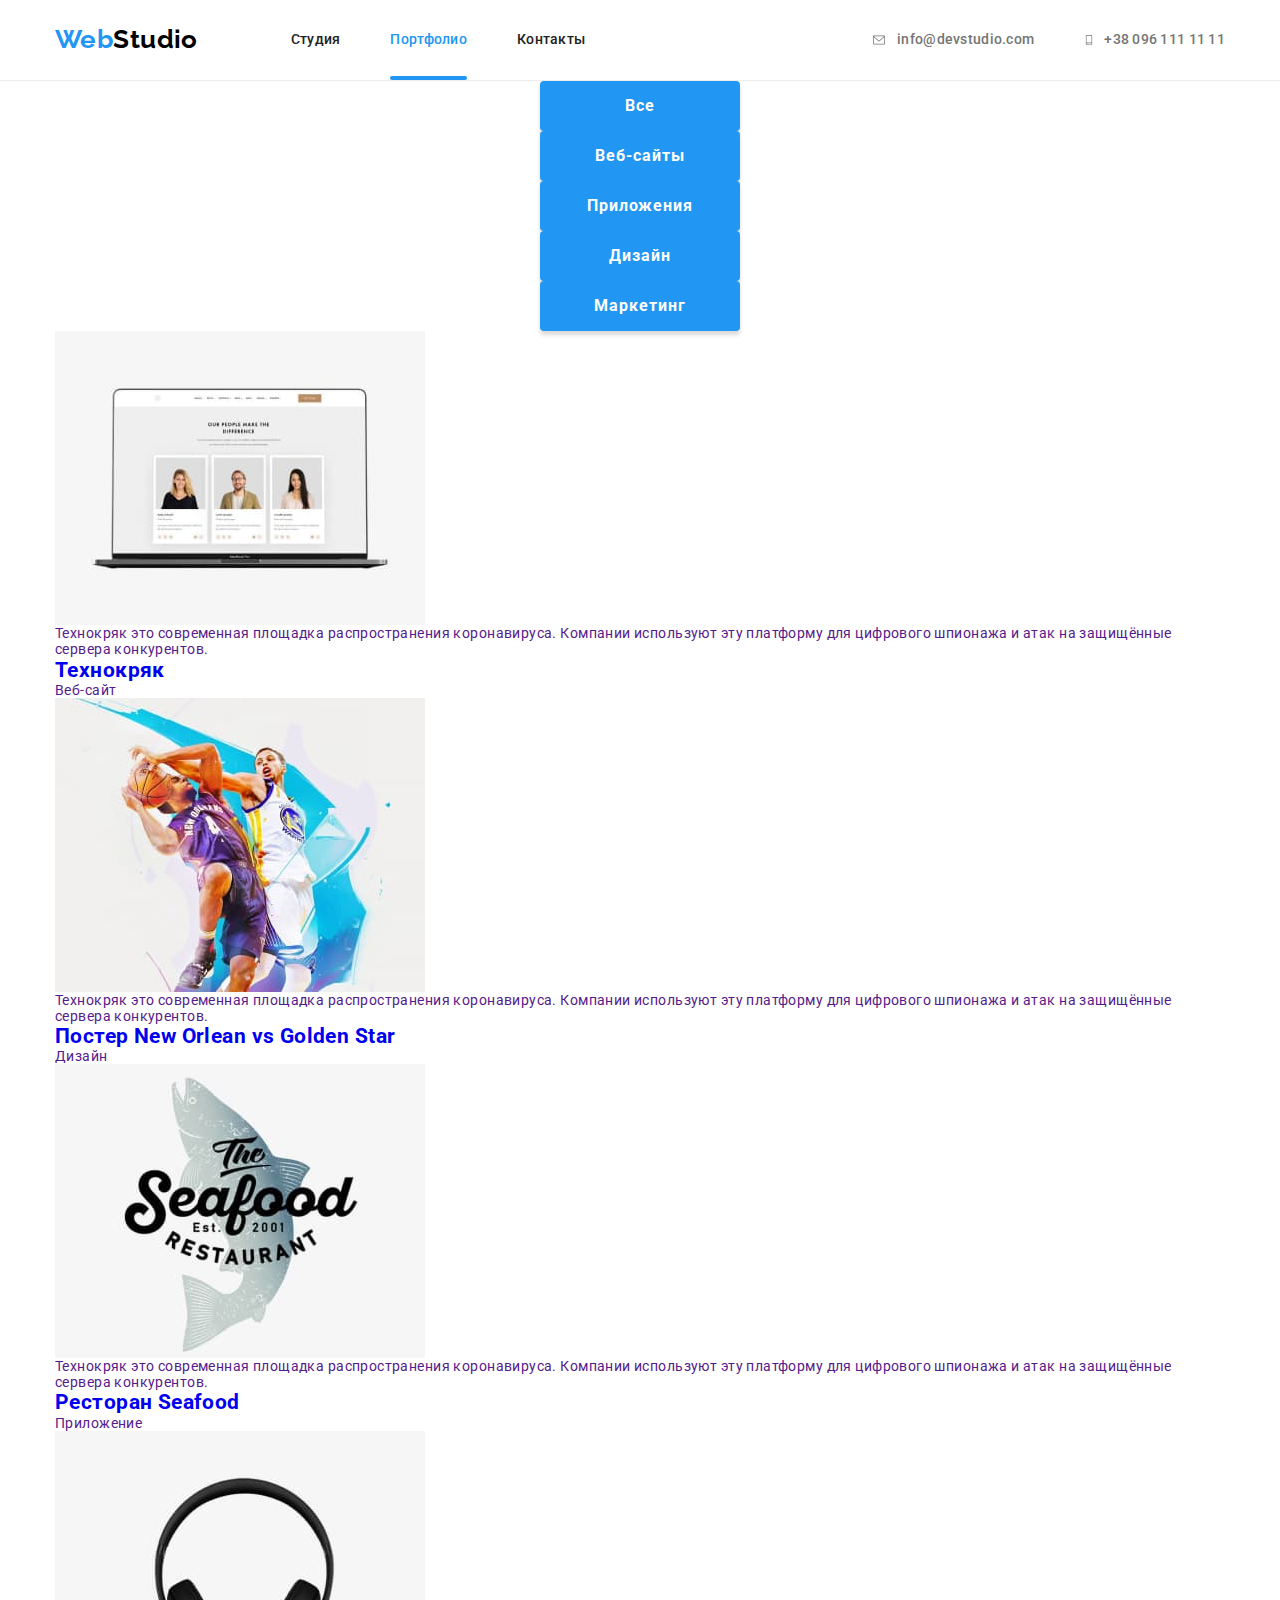
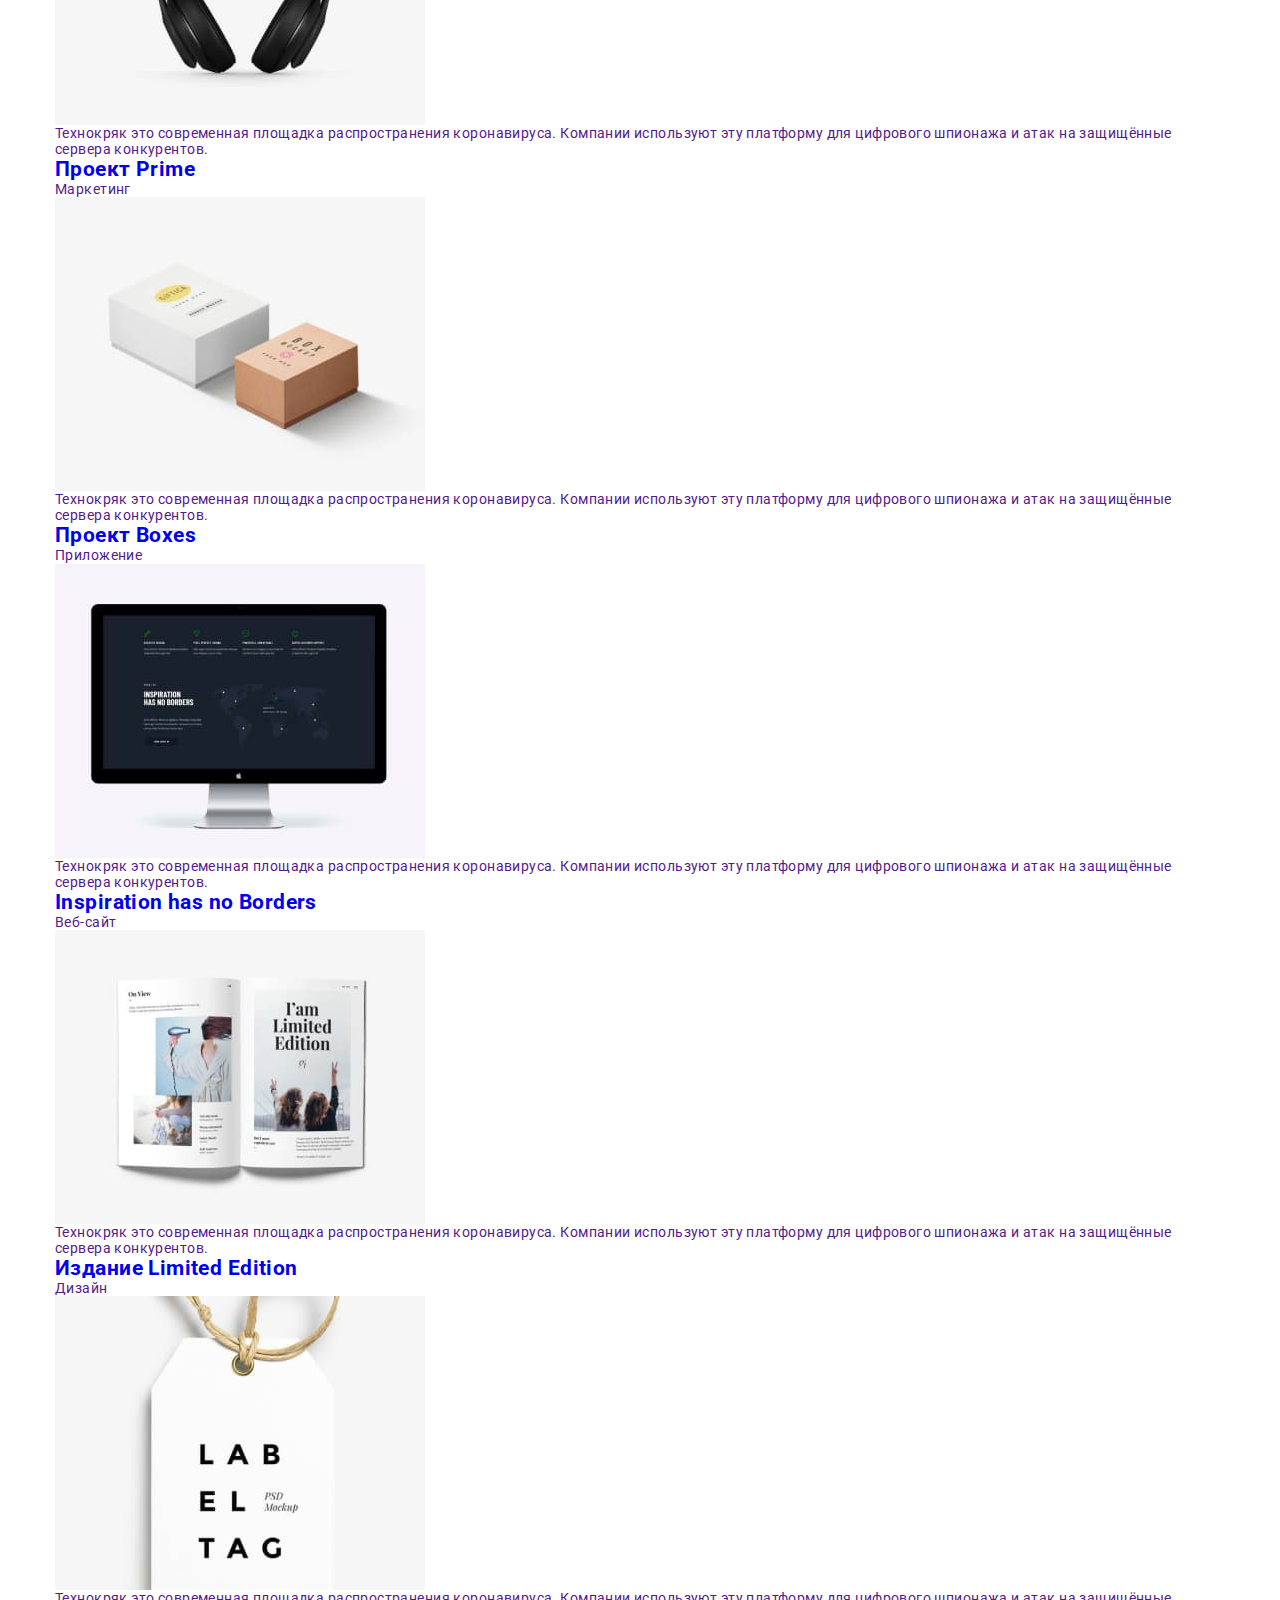
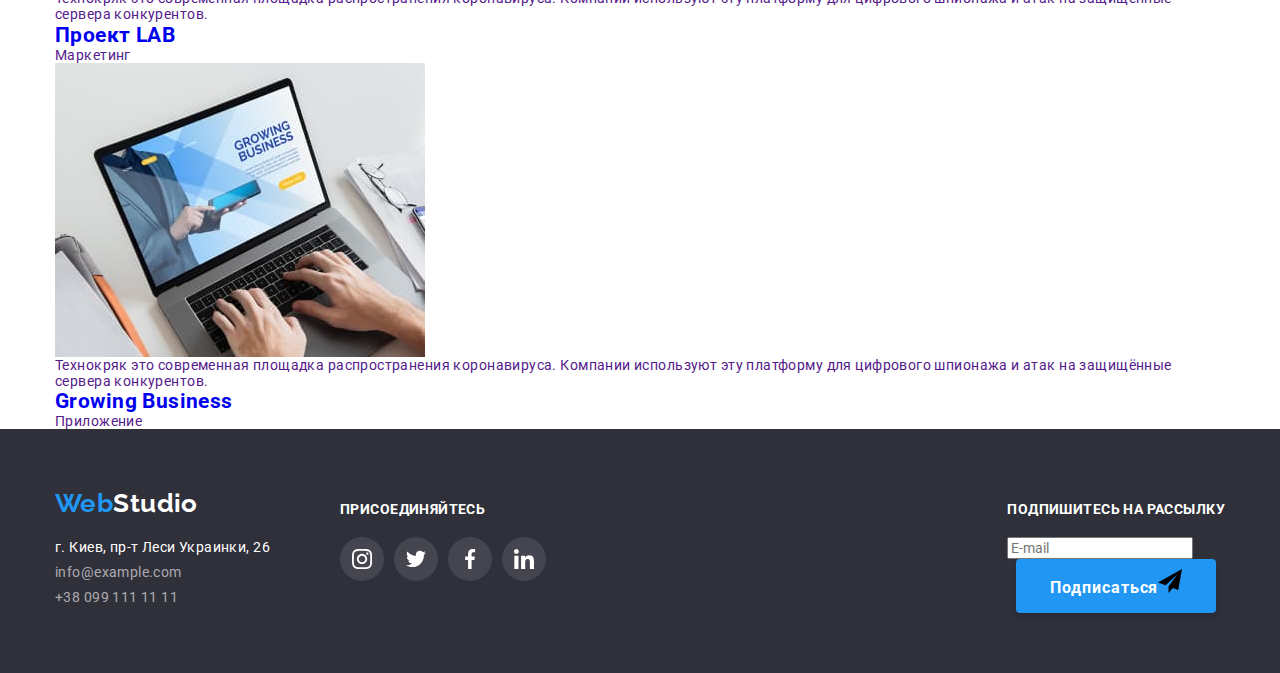
==== portfolio.html @ 757b526f "fixed social-links BEM" ====
<!DOCTYPE html>
<html lang="ru">
  <head>
    <meta charset="UTF-8" />
    <meta name="viewport" content="width=device-width, initial-scale=1.0" />
    <title>Портфолио</title>
    <link
      rel="stylesheet"
      href="https://cdnjs.cloudflare.com/ajax/libs/modern-normalize/1.0.0/modern-normalize.css"
    />
    <link rel="preconnect" href="https://fonts.gstatic.com" />
    <link
      href="https://fonts.googleapis.com/css2?family=Raleway:wght@700&family=Roboto:wght@400;500;700;900&display=swap"
      rel="stylesheet"
    />
    <link rel="stylesheet" href="./css/portfolio.min.css" />
  </head>
  <body>
    <header class="header header--border-bottom">
      <div class="container header__container">
        <nav class="header__main-nav">
          <a href="./" class="logo" lang="en"><span>Web</span>Studio</a>

          <ul class="site-nav">
            <li class="site-nav__item">
              <a href="./index.html" class="site-nav__link">Студия</a>
            </li>
            <li class="site-nav__item">
              <a
                href="./portfolio.html"
                class="site-nav__link site-nav__link--active"
                >Портфолио</a
              >
            </li>
            <li class="site-nav__item">
              <a href="" class="site-nav__link">Контакты</a>
            </li>
          </ul>
        </nav>

        <ul class="auth-nav">
          <li class="auth-nav__item">
            <a href="mailto:info@devstudio.com" class="auth-nav__link">
              <svg class="auth-nav__icon" width="16" height="12">
                <use href="./images/sprite.svg#envelope"></use>
              </svg>
              info@devstudio.com
            </a>
          </li>
          <li class="auth-nav__item">
            <a href="tel:+380961111111" class="auth-nav__link">
              <svg class="auth-nav__icon" width="10" height="16">
                <use href="./images/sprite.svg#smartphone"></use>
              </svg>
              +38 096 111 11 11
            </a>
          </li>
        </ul>
      </div>
    </header>
    <main>
      <section class="portfolio">
        <div class="container">
          <h1 class="visually-hidden">Портфолио</h1>
          <ul class="filter">
            <li class="item">
              <button type="button" class="button current">Все</button>
            </li>
            <li class="item">
              <button type="button" class="button">Веб-сайты</button>
            </li>
            <li class="item">
              <button type="button" class="button">Приложения</button>
            </li>
            <li class="item">
              <button type="button" class="button">Дизайн</button>
            </li>
            <li class="item">
              <button type="button" class="button">Маркетинг</button>
            </li>
          </ul>
          <ul class="portfolio-list">
            <li class="item">
              <a class="link" href="">
                <div class="thumb">
                  <img
                    src="./images/web-site.jpg"
                    width="370"
                    alt="открытый ноутбук"
                  />
                  <div class="description">
                    Технокряк это современная площадка распространения
                    коронавируса. Компании используют эту платформу для
                    цифрового шпионажа и атак на защищённые сервера конкурентов.
                  </div>
                </div>
                <div class="content">
                  <h2 class="title">Технокряк</h2>
                  <p class="text">Веб-сайт</p>
                </div>
              </a>
            </li>
            <li class="item">
              <a class="link" href="">
                <div class="thumb">
                  <img
                    src="./images/poster-basketball.jpg"
                    width="370"
                    alt="двое игроков в баскетбол с мячем"
                  />
                  <div class="description">
                    Технокряк это современная площадка распространения
                    коронавируса. Компании используют эту платформу для
                    цифрового шпионажа и атак на защищённые сервера конкурентов.
                  </div>
                </div>
                <div class="content">
                  <h2 class="title">Постер New Orlean vs Golden Star</h2>
                  <p class="text">Дизайн</p>
                </div>
              </a>
            </li>
            <li class="item">
              <a class="link" href="">
                <div class="thumb">
                  <img
                    src="./images/restaurant-label.jpg"
                    width="370"
                    alt="лого ресторана морской еды"
                  />
                  <div class="description">
                    Технокряк это современная площадка распространения
                    коронавируса. Компании используют эту платформу для
                    цифрового шпионажа и атак на защищённые сервера конкурентов.
                  </div>
                </div>
                <div class="content">
                  <h2 class="title">Ресторан Seafood</h2>
                  <p class="text">Приложение</p>
                </div>
              </a>
            </li>
            <li class="item">
              <a class="link" href="">
                <div class="thumb">
                  <img
                    src="./images/headphones.jpg"
                    width="370"
                    alt="черные наушники"
                  />
                  <div class="description">
                    Технокряк это современная площадка распространения
                    коронавируса. Компании используют эту платформу для
                    цифрового шпионажа и атак на защищённые сервера конкурентов.
                  </div>
                </div>
                <div class="content">
                  <h2 class="title">Проект Prime</h2>
                  <p class="text">Маркетинг</p>
                </div>
              </a>
            </li>
            <li class="item">
              <a class="link" href="">
                <div class="thumb">
                  <img
                    src="./images/boxes.jpg"
                    width="370"
                    alt="две небольшие картонные коробки"
                  />
                  <div class="description">
                    Технокряк это современная площадка распространения
                    коронавируса. Компании используют эту платформу для
                    цифрового шпионажа и атак на защищённые сервера конкурентов.
                  </div>
                </div>
                <div class="content">
                  <h2 class="title">Проект Boxes</h2>
                  <p class="text">Приложение</p>
                </div>
              </a>
            </li>
            <li class="item">
              <a class="link" href="">
                <div class="thumb">
                  <img
                    src="./images/screen.jpg"
                    width="370"
                    alt="черный включенный экран"
                  />
                  <div class="description">
                    Технокряк это современная площадка распространения
                    коронавируса. Компании используют эту платформу для
                    цифрового шпионажа и атак на защищённые сервера конкурентов.
                  </div>
                </div>
                <div class="content">
                  <h2 class="title">Inspiration has no Borders</h2>
                  <p class="text">Веб-сайт</p>
                </div>
              </a>
            </li>
            <li class="item">
              <a class="link" href="">
                <div class="thumb">
                  <img
                    src="./images/journal.jpg"
                    width="370"
                    alt="раскрытый журнал"
                  />
                  <div class="description">
                    Технокряк это современная площадка распространения
                    коронавируса. Компании используют эту платформу для
                    цифрового шпионажа и атак на защищённые сервера конкурентов.
                  </div>
                </div>
                <div class="content">
                  <h2 class="title">Издание Limited Edition</h2>
                  <p class="text">Дизайн</p>
                </div>
              </a>
            </li>
            <li class="item">
              <a class="link" href="">
                <div class="thumb">
                  <img
                    src="./images/label.jpg"
                    width="370"
                    alt="белая этикетка"
                  />
                  <div class="description">
                    Технокряк это современная площадка распространения
                    коронавируса. Компании используют эту платформу для
                    цифрового шпионажа и атак на защищённые сервера конкурентов.
                  </div>
                </div>
                <div class="content">
                  <h2 class="title">Проект LAB</h2>
                  <p class="text">Маркетинг</p>
                </div>
              </a>
            </li>
            <li class="item">
              <a class="link" href="">
                <div class="thumb">
                  <img
                    src="./images/opened-notebook.jpg"
                    width="370"
                    alt="пальцы рук на клавиатуре ноутбука"
                  />
                  <div class="description">
                    Технокряк это современная площадка распространения
                    коронавируса. Компании используют эту платформу для
                    цифрового шпионажа и атак на защищённые сервера конкурентов.
                  </div>
                </div>
                <div class="content">
                  <h2 class="title">Growing Business</h2>
                  <p class="text">Приложение</p>
                </div>
              </a>
            </li>
          </ul>
        </div>
      </section>
    </main>
    <footer class="footer">
      <div class="container footer__container">
        <div class="foot-contacts">
          <a href="./" class="logo foot-contacts__logo" lang="en"
            ><span>Web</span>Studio</a
          >
          <address>
            <p class="foot-contacts__item">г. Киев, пр-т Леси Украинки, 26</p>
            <p class="foot-contacts__item">
              <a class="foot-contacts__link" href="mailto:info@example.com"
                >info@example.com</a
              >
            </p>
            <p class="foot-contacts__item">
              <a class="foot-contacts__link" href="tel:+380991111111"
                >+38 099 111 11 11</a
              >
            </p>
          </address>
        </div>
        <div class="footer__join-us">
          <strong class="footer__caption">присоединяйтесь</strong>
          <ul class="social-links join-us-links">
            <li class="social-links__item">
              <a
                href=""
                class="social-links__link social-links__link--in-footer"
              >
                <svg class="social-links__icon" width="20" height="20">
                  <use href="./images/sprite.svg#instagram"></use>
                </svg>
              </a>
            </li>
            <li class="social-links__item">
              <a
                href=""
                class="social-links__link social-links__link--in-footer"
              >
                <svg class="social-links__icon" width="20" height="20">
                  <use href="./images/sprite.svg#twitter"></use>
                </svg>
              </a>
            </li>
            <li class="social-links__item">
              <a
                href=""
                class="social-links__link social-links__link--in-footer"
              >
                <svg class="social-links__icon" width="20" height="20">
                  <use href="./images/sprite.svg#facebook"></use>
                </svg>
              </a>
            </li>
            <li class="social-links__item">
              <a
                href=""
                class="social-links__link social-links__link--in-footer"
              >
                <svg class="social-links__icon" width="20" height="20">
                  <use href="./images/sprite.svg#linkedin"></use>
                </svg>
              </a>
            </li>
          </ul>
        </div>
        <div class="footer__mailing">
          <strong class="footer__caption">Подпишитесь на рассылку</strong>
          <form class="form">
            <input
              type="email"
              class="form-input"
              name="mail"
              placeholder="E-mail"
            />
            <button class="form-submit button">
              Подписаться<svg class="icon" width="24" height="24">
                <use href="./images/sprite.svg#send"></use>
              </svg>
            </button>
          </form>
        </div>
      </div>
    </footer>
  </body>
</html>
---- css/portfolio.min.css ----
.social-links{display:-webkit-box;display:-ms-flexbox;display:flex;-webkit-box-pack:center;-ms-flex-pack:center;justify-content:center}.social-links__item{width:44px;height:44px;border-radius:50%;overflow:hidden}.social-links__item+.social-links__item{margin-left:10px}.social-links__link{height:100%;display:-webkit-box;display:-ms-flexbox;display:flex;-webkit-box-pack:center;-ms-flex-pack:center;justify-content:center;-webkit-box-align:center;-ms-flex-align:center;align-items:center;color:#afb1b8;background-color:#ffffff;cursor:pointer;-webkit-transition:color 250ms cubic-bezier(0.4, 0, 0.2, 1),background-color 250ms cubic-bezier(0.4, 0, 0.2, 1);transition:color 250ms cubic-bezier(0.4, 0, 0.2, 1),background-color 250ms cubic-bezier(0.4, 0, 0.2, 1)}.social-links__link--in-footer{background-color:rgba(255,255,255,0.1);color:#ffffff}.social-links__link--in-footer:hover,.social-links__link--in-footerfocus{background-color:#2196f3}.social-links__link--team:hover,.social-links__link--team:focus{background:#2196f3;color:#ffffff}.social-links__icon{fill:currentColor}body{background-color:#fff;color:#757575;font-family:"Roboto",sans-serif;font-weight:400;font-size:14px;letter-spacing:.03em}a{text-decoration:none}ul{padding:0;margin:0;list-style:none}p{margin:0}h1,h2,h3,h4,h5,h6{margin:0;color:var(--title-text-color)}img{display:block;max-width:100%;height:auto}.visually-hidden{position:absolute;width:1px;height:1px;margin:-1px;border:0;padding:0;clip:rect(0, 0, 0, 0);overflow:hidden}.button{display:block;width:200px;padding:10px;margin-left:auto;margin-right:auto;border:none;border-radius:4px;background-color:#2196f3;color:#ffffff;-webkit-box-shadow:0px 4px 4px rgba(0,0,0,0.15);box-shadow:0px 4px 4px rgba(0,0,0,0.15);font-family:inherit;font-size:16px;line-height:1.88;font-weight:700;letter-spacing:0.06em;text-align:center;cursor:pointer}.container{width:1200px;margin-left:auto;margin-right:auto;padding-left:15px;padding-right:15px}.logo,.foot-contacts__logo{display:block;margin-right:93px;color:#000000;font-family:'Raleway', sans-serif;font-size:26px;font-weight:700}.logo span,.foot-contacts__logo span{color:#2196f3}.header-link,.site-nav__link,.auth-nav__link{font-weight:500;cursor:pointer;letter-spacing:0.02em;line-height:1.14;padding-top:32px;padding-bottom:32px;-webkit-transition:color 250ms cubic-bezier(0.4, 0, 0.2, 1);transition:color 250ms cubic-bezier(0.4, 0, 0.2, 1)}.site-nav{display:-webkit-box;display:-ms-flexbox;display:flex}.site-nav__item+.site-nav__item{margin-left:50px}.site-nav__link{display:block;color:#212121}.site-nav__link:hover,.site-nav__link:focus{color:#2196f3}.site-nav__link--active{position:relative;color:#2196f3}.site-nav__link--active::after{position:absolute;left:0;bottom:0;content:'';width:100%;height:4px;border-radius:2px;background-color:#2196f3}.header-link,.site-nav__link,.auth-nav__link{font-weight:500;cursor:pointer;letter-spacing:0.02em;line-height:1.14;padding-top:32px;padding-bottom:32px;-webkit-transition:color 250ms cubic-bezier(0.4, 0, 0.2, 1);transition:color 250ms cubic-bezier(0.4, 0, 0.2, 1)}.auth-nav{margin-left:auto;display:-webkit-box;display:-ms-flexbox;display:flex}.auth-nav__item+.auth-nav__item{margin-left:50px}.auth-nav__link{display:-webkit-box;display:-ms-flexbox;display:flex;-webkit-box-align:center;-ms-flex-align:center;align-items:center;color:#757575}.auth-nav__link:hover,.auth-nav__link:focus{color:#2196f3}.auth-nav__icon{margin-right:10px;fill:currentColor}.header--border-bottom{border-bottom:1px solid #ececec}.header__container{display:-webkit-box;display:-ms-flexbox;display:flex;-webkit-box-align:center;-ms-flex-align:center;align-items:center}.header__main-nav{display:-webkit-box;display:-ms-flexbox;display:flex;-webkit-box-align:center;-ms-flex-align:center;align-items:center}.logo,.foot-contacts__logo{display:block;margin-right:93px;color:#000000;font-family:'Raleway', sans-serif;font-size:26px;font-weight:700}.logo span,.foot-contacts__logo span{color:#2196f3}.logo,.foot-contacts__logo{display:block;margin-right:93px;color:#000000;font-family:'Raleway', sans-serif;font-size:26px;font-weight:700}.logo span,.foot-contacts__logo span{color:#2196f3}.foot-contacts{margin-right:70px}.foot-contacts__logo{margin-bottom:20px;margin-right:0;color:#fff}.foot-contacts__item{font-style:normal}.foot-contacts__item:not(:last-child){margin-bottom:9px}.foot-contacts__link{display:block;color:rgba(255,255,255,0.6)}.footer{background-color:#2f303a;color:#fff;padding-top:60px;padding-bottom:60px}.footer__container{display:-webkit-box;display:-ms-flexbox;display:flex;-webkit-box-align:start;-ms-flex-align:start;align-items:flex-start}.footer__join-us{padding-top:12px}.footer__caption{display:inline-block;margin-bottom:20px;text-transform:uppercase}.footer__mailing{padding-top:12px;margin-left:auto}
/*# sourceMappingURL=portfolio.min.css.map */
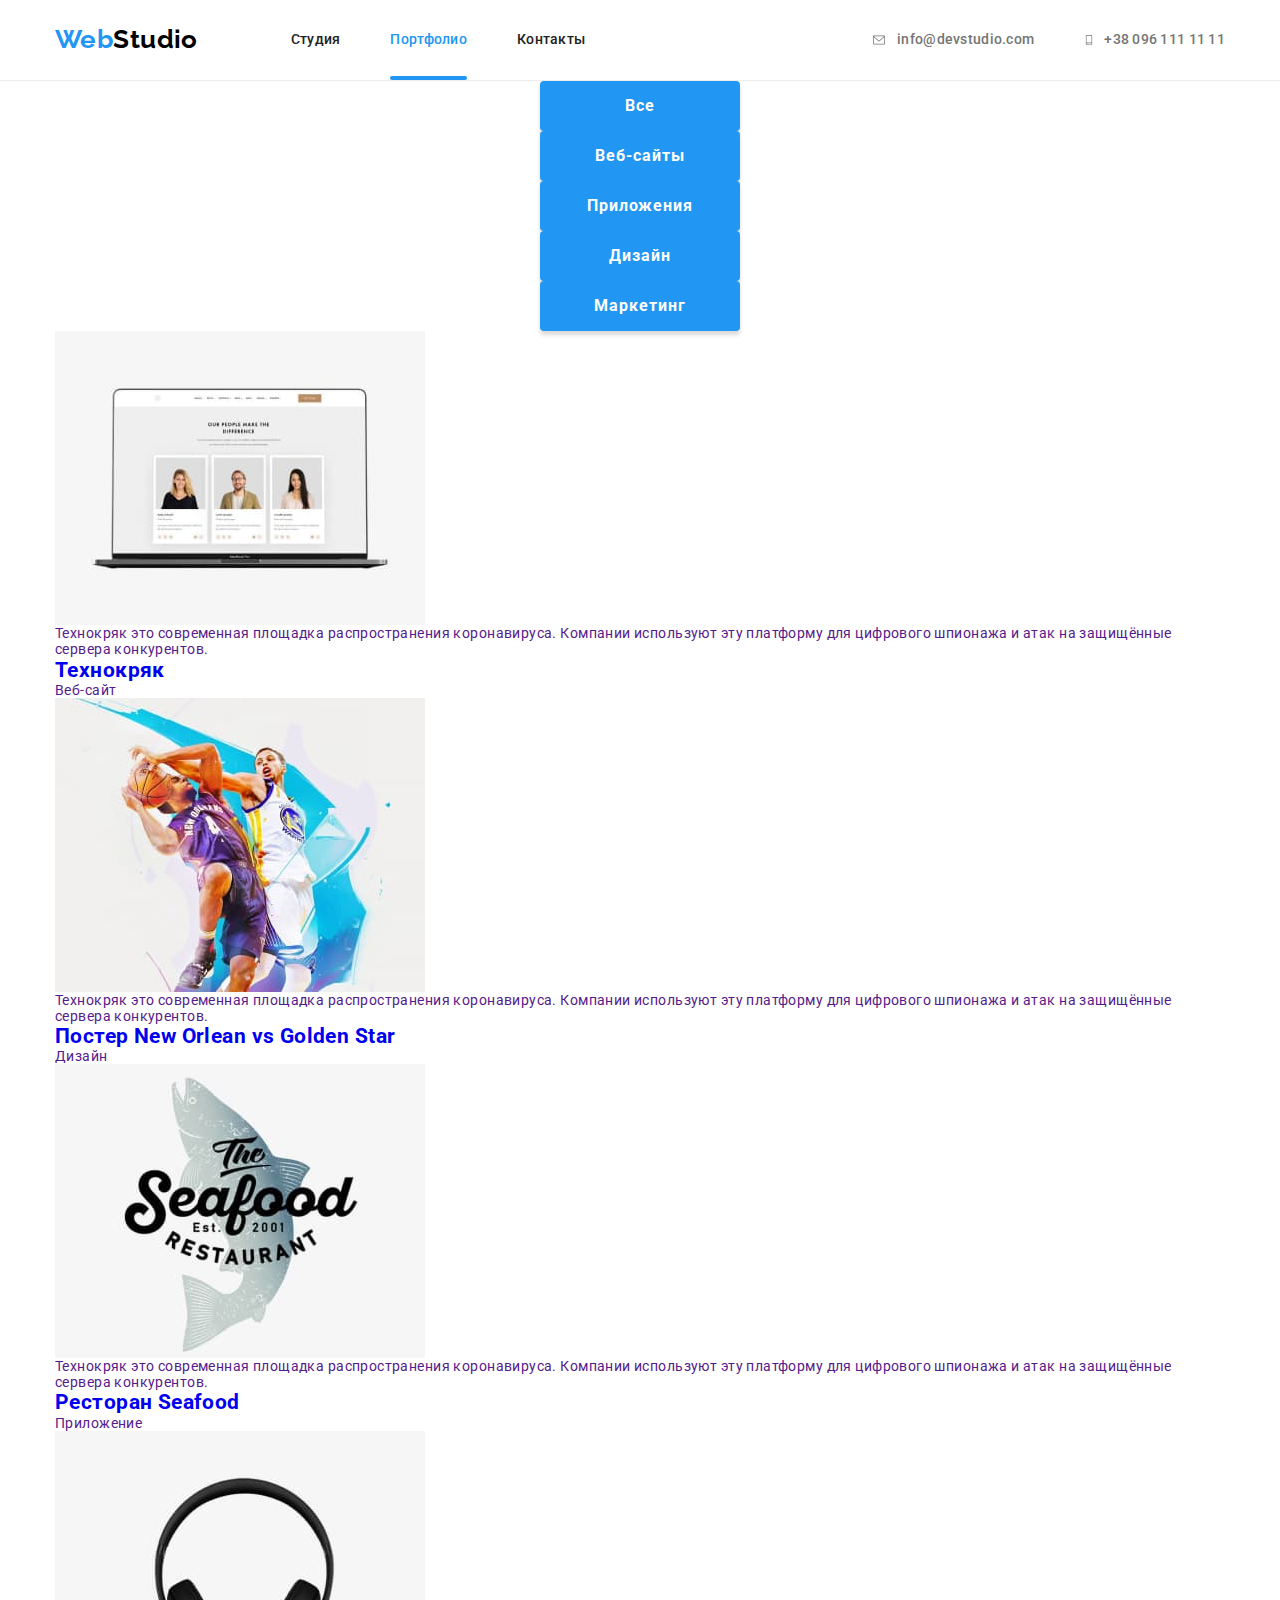
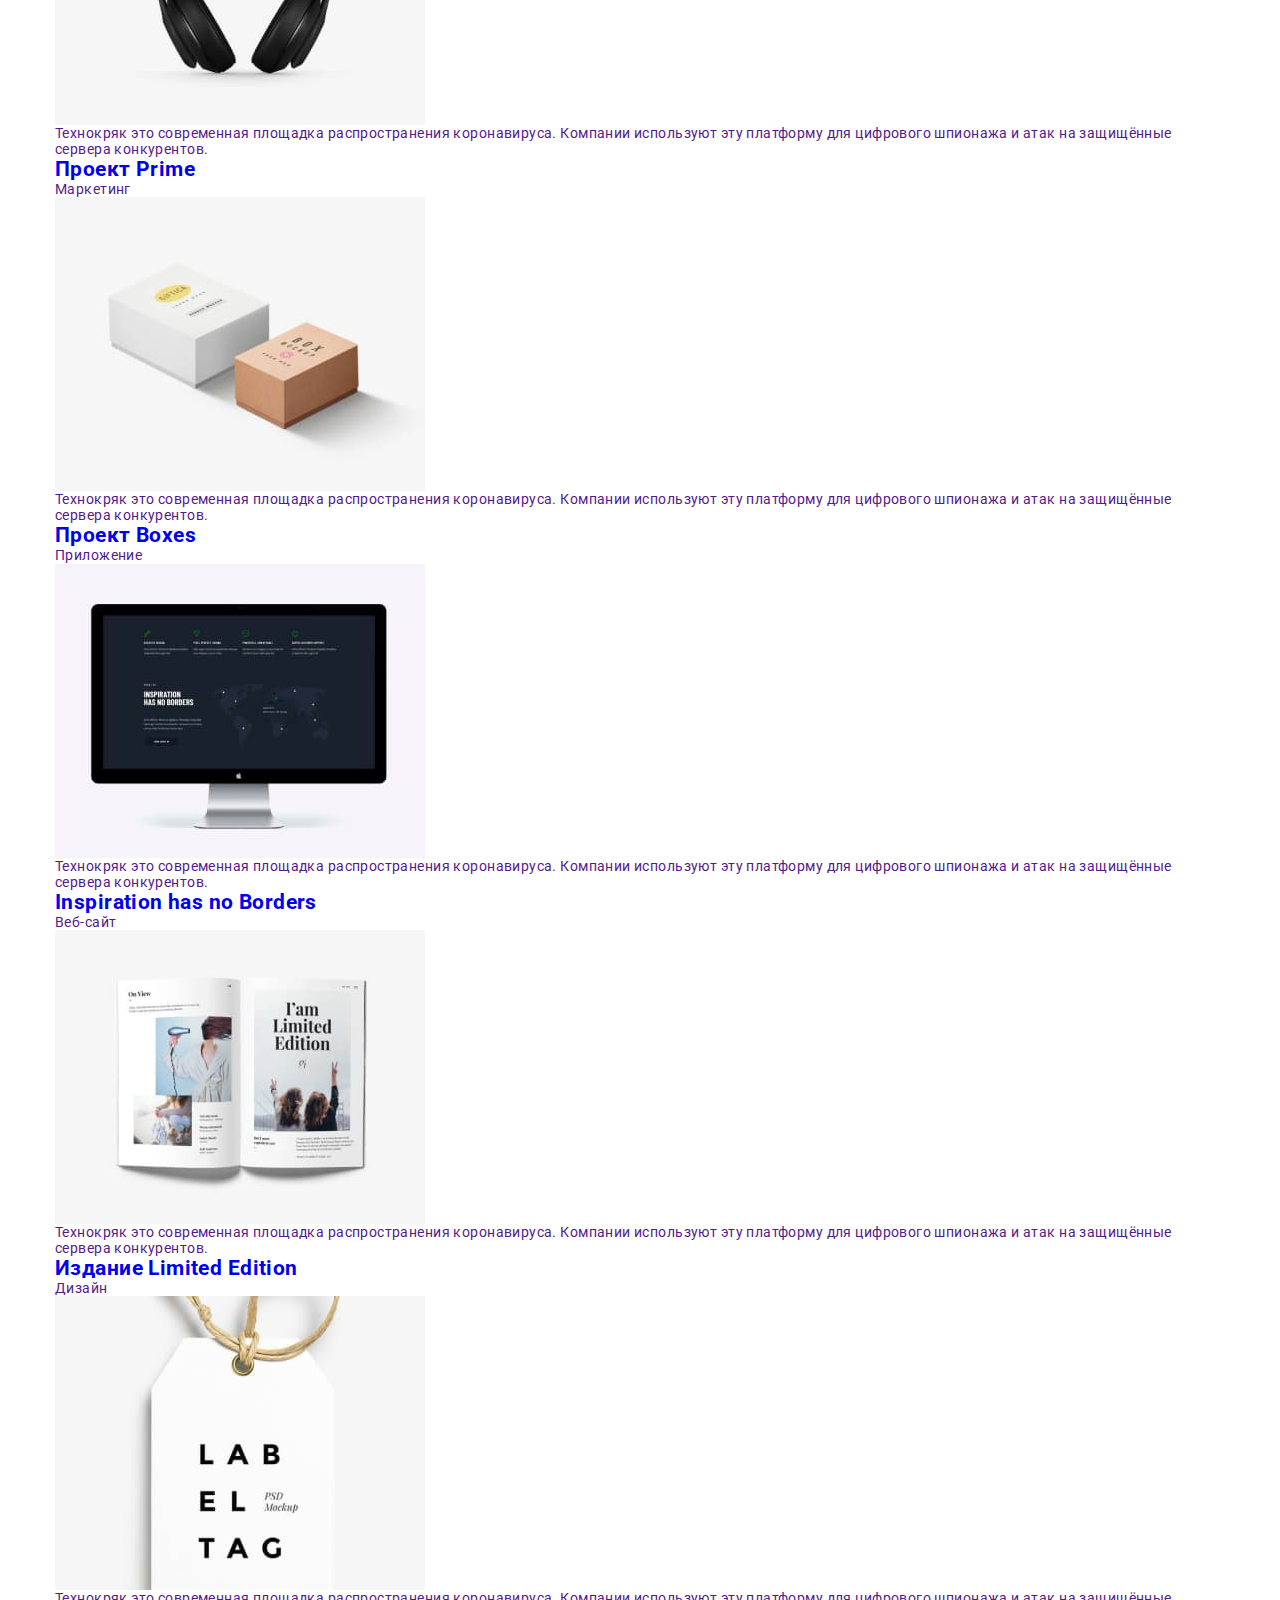
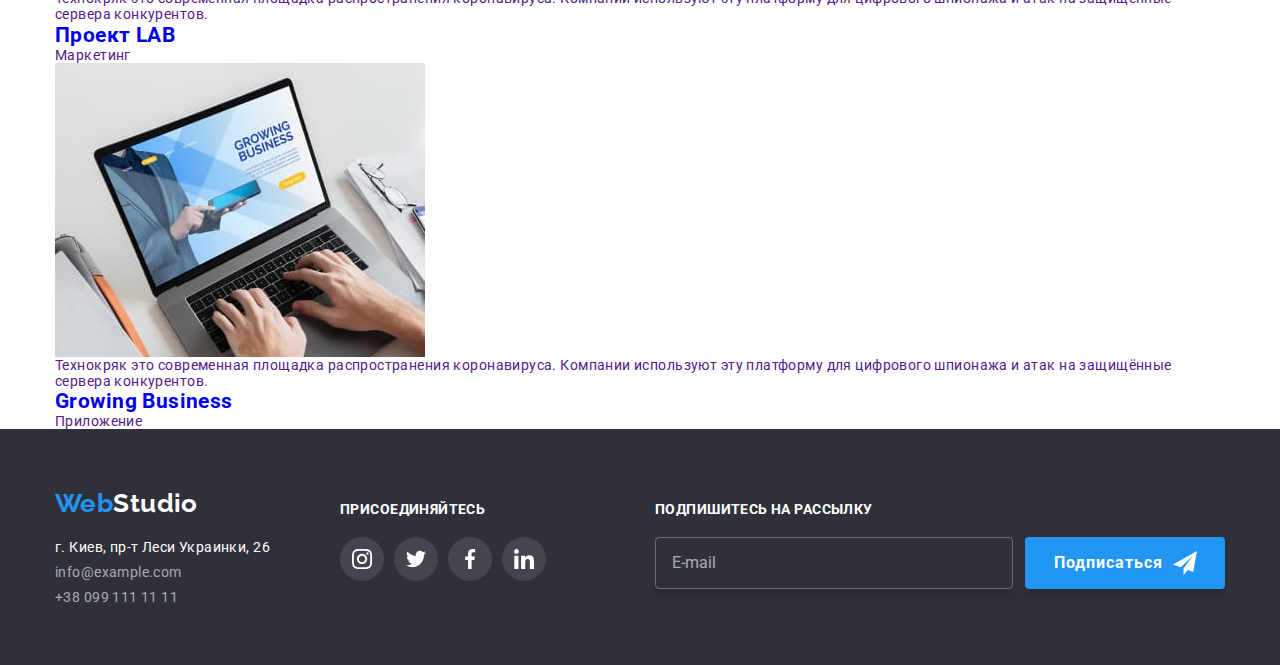
==== commit 10f85dde: "finished refactoring footer" ====
--- a/portfolio.html
+++ b/portfolio.html
@@ -331,15 +331,15 @@
         </div>
         <div class="footer__mailing">
           <strong class="footer__caption">Подпишитесь на рассылку</strong>
-          <form class="form">
+          <form class="footer__form">
             <input
               type="email"
-              class="form-input"
+              class="footer__form-input"
               name="mail"
               placeholder="E-mail"
             />
-            <button class="form-submit button">
-              Подписаться<svg class="icon" width="24" height="24">
+            <button class="button button--with-icon">
+              Подписаться<svg class="button__icon" width="24" height="24">
                 <use href="./images/sprite.svg#send"></use>
               </svg>
             </button>
--- a/css/portfolio.min.css
+++ b/css/portfolio.min.css
@@ -1,2 +1,2 @@
-.social-links{display:-webkit-box;display:-ms-flexbox;display:flex;-webkit-box-pack:center;-ms-flex-pack:center;justify-content:center}.social-links__item{width:44px;height:44px;border-radius:50%;overflow:hidden}.social-links__item+.social-links__item{margin-left:10px}.social-links__link{height:100%;display:-webkit-box;display:-ms-flexbox;display:flex;-webkit-box-pack:center;-ms-flex-pack:center;justify-content:center;-webkit-box-align:center;-ms-flex-align:center;align-items:center;color:#afb1b8;background-color:#ffffff;cursor:pointer;-webkit-transition:color 250ms cubic-bezier(0.4, 0, 0.2, 1),background-color 250ms cubic-bezier(0.4, 0, 0.2, 1);transition:color 250ms cubic-bezier(0.4, 0, 0.2, 1),background-color 250ms cubic-bezier(0.4, 0, 0.2, 1)}.social-links__link--in-footer{background-color:rgba(255,255,255,0.1);color:#ffffff}.social-links__link--in-footer:hover,.social-links__link--in-footerfocus{background-color:#2196f3}.social-links__link--team:hover,.social-links__link--team:focus{background:#2196f3;color:#ffffff}.social-links__icon{fill:currentColor}body{background-color:#fff;color:#757575;font-family:"Roboto",sans-serif;font-weight:400;font-size:14px;letter-spacing:.03em}a{text-decoration:none}ul{padding:0;margin:0;list-style:none}p{margin:0}h1,h2,h3,h4,h5,h6{margin:0;color:var(--title-text-color)}img{display:block;max-width:100%;height:auto}.visually-hidden{position:absolute;width:1px;height:1px;margin:-1px;border:0;padding:0;clip:rect(0, 0, 0, 0);overflow:hidden}.button{display:block;width:200px;padding:10px;margin-left:auto;margin-right:auto;border:none;border-radius:4px;background-color:#2196f3;color:#ffffff;-webkit-box-shadow:0px 4px 4px rgba(0,0,0,0.15);box-shadow:0px 4px 4px rgba(0,0,0,0.15);font-family:inherit;font-size:16px;line-height:1.88;font-weight:700;letter-spacing:0.06em;text-align:center;cursor:pointer}.container{width:1200px;margin-left:auto;margin-right:auto;padding-left:15px;padding-right:15px}.logo,.foot-contacts__logo{display:block;margin-right:93px;color:#000000;font-family:'Raleway', sans-serif;font-size:26px;font-weight:700}.logo span,.foot-contacts__logo span{color:#2196f3}.header-link,.site-nav__link,.auth-nav__link{font-weight:500;cursor:pointer;letter-spacing:0.02em;line-height:1.14;padding-top:32px;padding-bottom:32px;-webkit-transition:color 250ms cubic-bezier(0.4, 0, 0.2, 1);transition:color 250ms cubic-bezier(0.4, 0, 0.2, 1)}.site-nav{display:-webkit-box;display:-ms-flexbox;display:flex}.site-nav__item+.site-nav__item{margin-left:50px}.site-nav__link{display:block;color:#212121}.site-nav__link:hover,.site-nav__link:focus{color:#2196f3}.site-nav__link--active{position:relative;color:#2196f3}.site-nav__link--active::after{position:absolute;left:0;bottom:0;content:'';width:100%;height:4px;border-radius:2px;background-color:#2196f3}.header-link,.site-nav__link,.auth-nav__link{font-weight:500;cursor:pointer;letter-spacing:0.02em;line-height:1.14;padding-top:32px;padding-bottom:32px;-webkit-transition:color 250ms cubic-bezier(0.4, 0, 0.2, 1);transition:color 250ms cubic-bezier(0.4, 0, 0.2, 1)}.auth-nav{margin-left:auto;display:-webkit-box;display:-ms-flexbox;display:flex}.auth-nav__item+.auth-nav__item{margin-left:50px}.auth-nav__link{display:-webkit-box;display:-ms-flexbox;display:flex;-webkit-box-align:center;-ms-flex-align:center;align-items:center;color:#757575}.auth-nav__link:hover,.auth-nav__link:focus{color:#2196f3}.auth-nav__icon{margin-right:10px;fill:currentColor}.header--border-bottom{border-bottom:1px solid #ececec}.header__container{display:-webkit-box;display:-ms-flexbox;display:flex;-webkit-box-align:center;-ms-flex-align:center;align-items:center}.header__main-nav{display:-webkit-box;display:-ms-flexbox;display:flex;-webkit-box-align:center;-ms-flex-align:center;align-items:center}.logo,.foot-contacts__logo{display:block;margin-right:93px;color:#000000;font-family:'Raleway', sans-serif;font-size:26px;font-weight:700}.logo span,.foot-contacts__logo span{color:#2196f3}.logo,.foot-contacts__logo{display:block;margin-right:93px;color:#000000;font-family:'Raleway', sans-serif;font-size:26px;font-weight:700}.logo span,.foot-contacts__logo span{color:#2196f3}.foot-contacts{margin-right:70px}.foot-contacts__logo{margin-bottom:20px;margin-right:0;color:#fff}.foot-contacts__item{font-style:normal}.foot-contacts__item:not(:last-child){margin-bottom:9px}.foot-contacts__link{display:block;color:rgba(255,255,255,0.6)}.footer{background-color:#2f303a;color:#fff;padding-top:60px;padding-bottom:60px}.footer__container{display:-webkit-box;display:-ms-flexbox;display:flex;-webkit-box-align:start;-ms-flex-align:start;align-items:flex-start}.footer__join-us{padding-top:12px}.footer__caption{display:inline-block;margin-bottom:20px;text-transform:uppercase}.footer__mailing{padding-top:12px;margin-left:auto}
+.social-links{display:-webkit-box;display:-ms-flexbox;display:flex;-webkit-box-pack:center;-ms-flex-pack:center;justify-content:center}.social-links__item{width:44px;height:44px;border-radius:50%;overflow:hidden}.social-links__item+.social-links__item{margin-left:10px}.social-links__link{height:100%;display:-webkit-box;display:-ms-flexbox;display:flex;-webkit-box-pack:center;-ms-flex-pack:center;justify-content:center;-webkit-box-align:center;-ms-flex-align:center;align-items:center;color:#afb1b8;background-color:#ffffff;cursor:pointer;-webkit-transition:color 250ms cubic-bezier(0.4, 0, 0.2, 1),background-color 250ms cubic-bezier(0.4, 0, 0.2, 1);transition:color 250ms cubic-bezier(0.4, 0, 0.2, 1),background-color 250ms cubic-bezier(0.4, 0, 0.2, 1)}.social-links__link--in-footer{background-color:rgba(255,255,255,0.1);color:#ffffff}.social-links__link--in-footer:hover,.social-links__link--in-footerfocus{background-color:#2196f3}.social-links__link--team:hover,.social-links__link--team:focus{background:#2196f3;color:#ffffff}.social-links__icon{fill:currentColor}body{background-color:#fff;color:#757575;font-family:"Roboto",sans-serif;font-weight:400;font-size:14px;letter-spacing:.03em}a{text-decoration:none}ul{padding:0;margin:0;list-style:none}p{margin:0}h1,h2,h3,h4,h5,h6{margin:0;color:var(--title-text-color)}img{display:block;max-width:100%;height:auto}.visually-hidden{position:absolute;width:1px;height:1px;margin:-1px;border:0;padding:0;clip:rect(0, 0, 0, 0);overflow:hidden}.button{display:block;width:200px;padding:10px;margin-left:auto;margin-right:auto;border:none;border-radius:4px;background-color:#2196f3;color:#ffffff;-webkit-box-shadow:0px 4px 4px rgba(0,0,0,0.15);box-shadow:0px 4px 4px rgba(0,0,0,0.15);font-family:inherit;font-size:16px;line-height:1.88;font-weight:700;letter-spacing:0.06em;text-align:center;cursor:pointer}.button--with-icon{position:relative;padding-right:62px;text-align:right}.button__icon{position:absolute;top:50%;right:28px;-webkit-transform:translateY(-50%);transform:translateY(-50%);fill:currentColor}.container{width:1200px;margin-left:auto;margin-right:auto;padding-left:15px;padding-right:15px}.logo,.foot-contacts__logo{display:block;margin-right:93px;color:#000000;font-family:'Raleway', sans-serif;font-size:26px;font-weight:700}.logo span,.foot-contacts__logo span{color:#2196f3}.header-link,.site-nav__link,.auth-nav__link{font-weight:500;cursor:pointer;letter-spacing:0.02em;line-height:1.14;padding-top:32px;padding-bottom:32px;-webkit-transition:color 250ms cubic-bezier(0.4, 0, 0.2, 1);transition:color 250ms cubic-bezier(0.4, 0, 0.2, 1)}.site-nav{display:-webkit-box;display:-ms-flexbox;display:flex}.site-nav__item+.site-nav__item{margin-left:50px}.site-nav__link{display:block;color:#212121}.site-nav__link:hover,.site-nav__link:focus{color:#2196f3}.site-nav__link--active{position:relative;color:#2196f3}.site-nav__link--active::after{position:absolute;left:0;bottom:0;content:'';width:100%;height:4px;border-radius:2px;background-color:#2196f3}.header-link,.site-nav__link,.auth-nav__link{font-weight:500;cursor:pointer;letter-spacing:0.02em;line-height:1.14;padding-top:32px;padding-bottom:32px;-webkit-transition:color 250ms cubic-bezier(0.4, 0, 0.2, 1);transition:color 250ms cubic-bezier(0.4, 0, 0.2, 1)}.auth-nav{margin-left:auto;display:-webkit-box;display:-ms-flexbox;display:flex}.auth-nav__item+.auth-nav__item{margin-left:50px}.auth-nav__link{display:-webkit-box;display:-ms-flexbox;display:flex;-webkit-box-align:center;-ms-flex-align:center;align-items:center;color:#757575}.auth-nav__link:hover,.auth-nav__link:focus{color:#2196f3}.auth-nav__icon{margin-right:10px;fill:currentColor}.header--border-bottom{border-bottom:1px solid #ececec}.header__container{display:-webkit-box;display:-ms-flexbox;display:flex;-webkit-box-align:center;-ms-flex-align:center;align-items:center}.header__main-nav{display:-webkit-box;display:-ms-flexbox;display:flex;-webkit-box-align:center;-ms-flex-align:center;align-items:center}.logo,.foot-contacts__logo{display:block;margin-right:93px;color:#000000;font-family:'Raleway', sans-serif;font-size:26px;font-weight:700}.logo span,.foot-contacts__logo span{color:#2196f3}.logo,.foot-contacts__logo{display:block;margin-right:93px;color:#000000;font-family:'Raleway', sans-serif;font-size:26px;font-weight:700}.logo span,.foot-contacts__logo span{color:#2196f3}.foot-contacts{margin-right:70px}.foot-contacts__logo{margin-bottom:20px;margin-right:0;color:#fff}.foot-contacts__item{font-style:normal}.foot-contacts__item:not(:last-child){margin-bottom:9px}.foot-contacts__link{display:block;color:rgba(255,255,255,0.6)}.footer{background-color:#2f303a;color:#fff;padding-top:60px;padding-bottom:60px}.footer__container{display:-webkit-box;display:-ms-flexbox;display:flex;-webkit-box-align:start;-ms-flex-align:start;align-items:flex-start}.footer__join-us{padding-top:12px}.footer__caption{display:inline-block;margin-bottom:20px;text-transform:uppercase}.footer__mailing{padding-top:12px;margin-left:auto}.footer__form{display:-webkit-box;display:-ms-flexbox;display:flex}.footer__form-input{width:358px;padding:15px 16px;margin-right:12px;border:1px solid rgba(255,255,255,0.3);border-radius:4px;font-size:16px;line-height:1.25;color:rgba(255,255,255,0.6);background-color:transparent;-webkit-box-shadow:0px 4px 4px rgba(0,0,0,0.15);box-shadow:0px 4px 4px rgba(0,0,0,0.15)}.footer__form-input::-webkit-input-placeholder{font-size:16px;color:rgba(255,255,255,0.6)}.footer__form-input:-ms-input-placeholder{font-size:16px;color:rgba(255,255,255,0.6)}.footer__form-input::-ms-input-placeholder{font-size:16px;color:rgba(255,255,255,0.6)}.footer__form-input::placeholder{font-size:16px;color:rgba(255,255,255,0.6)}
 /*# sourceMappingURL=portfolio.min.css.map */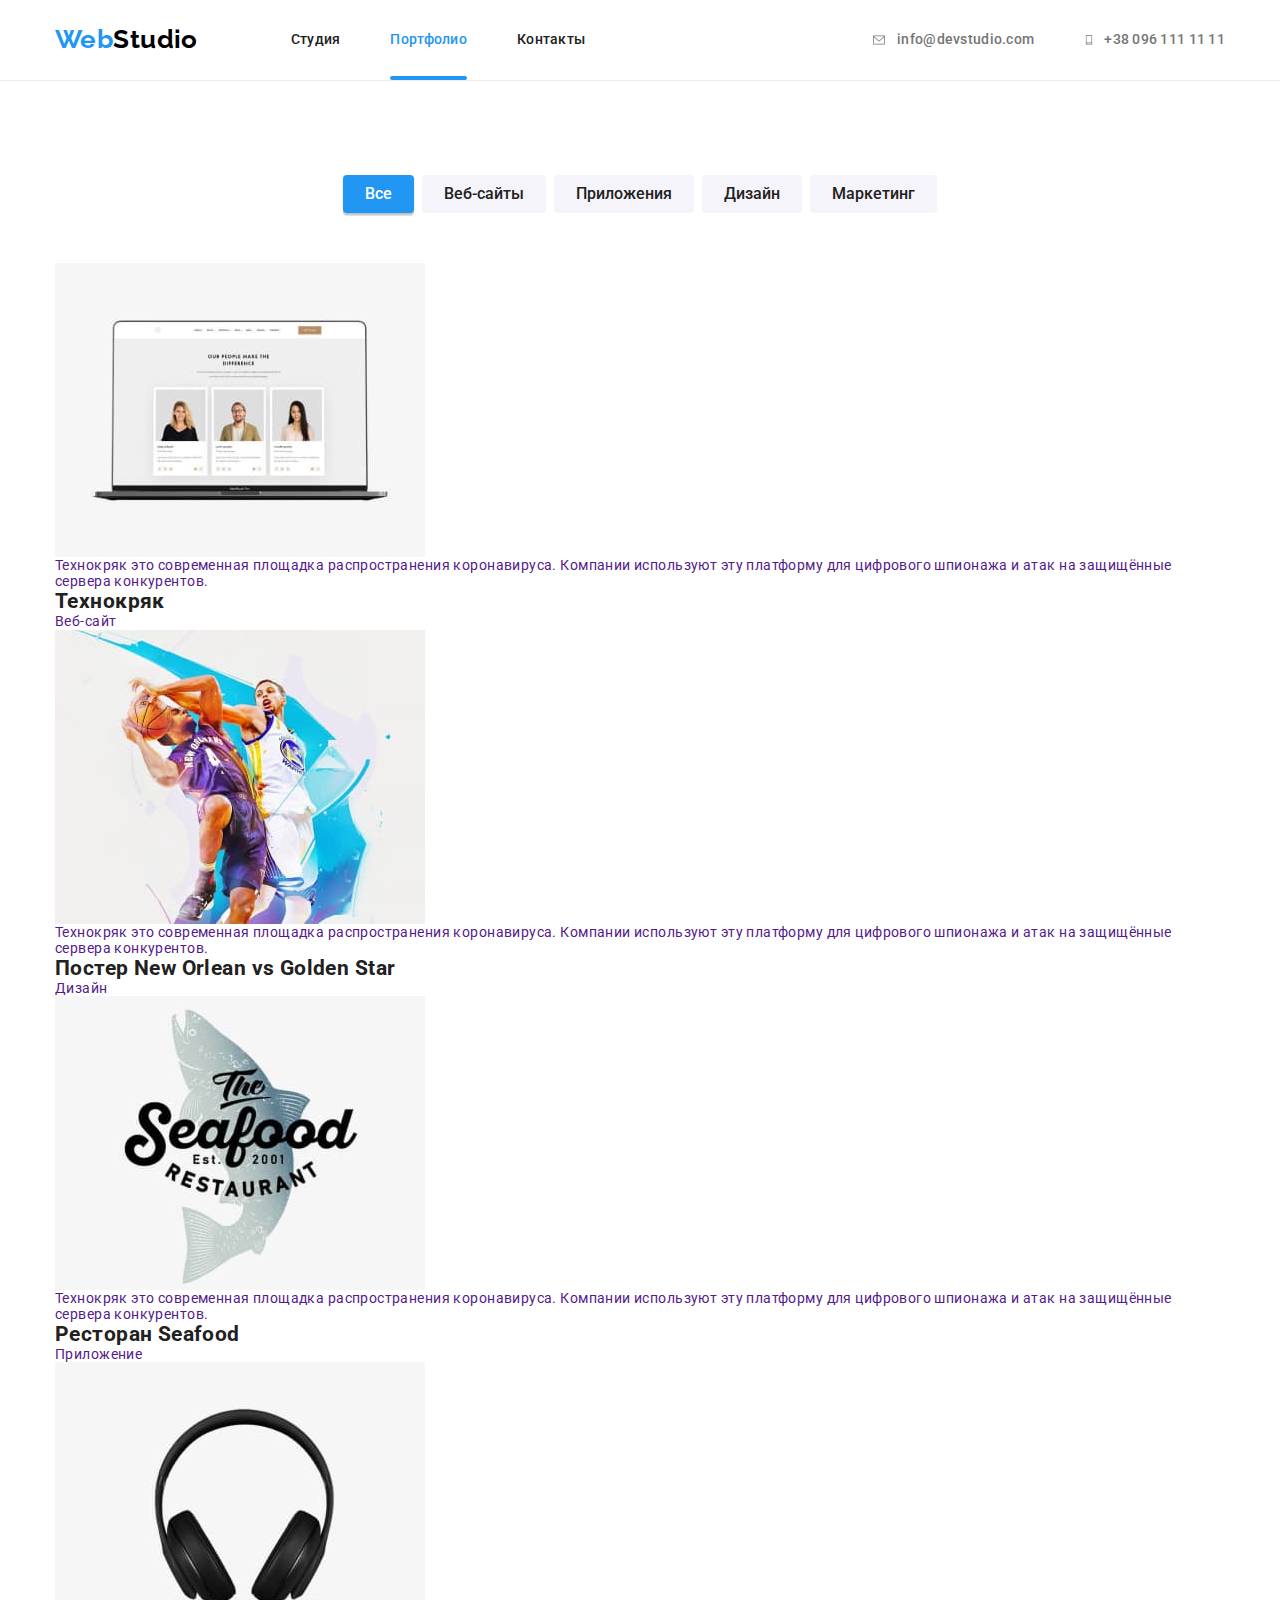
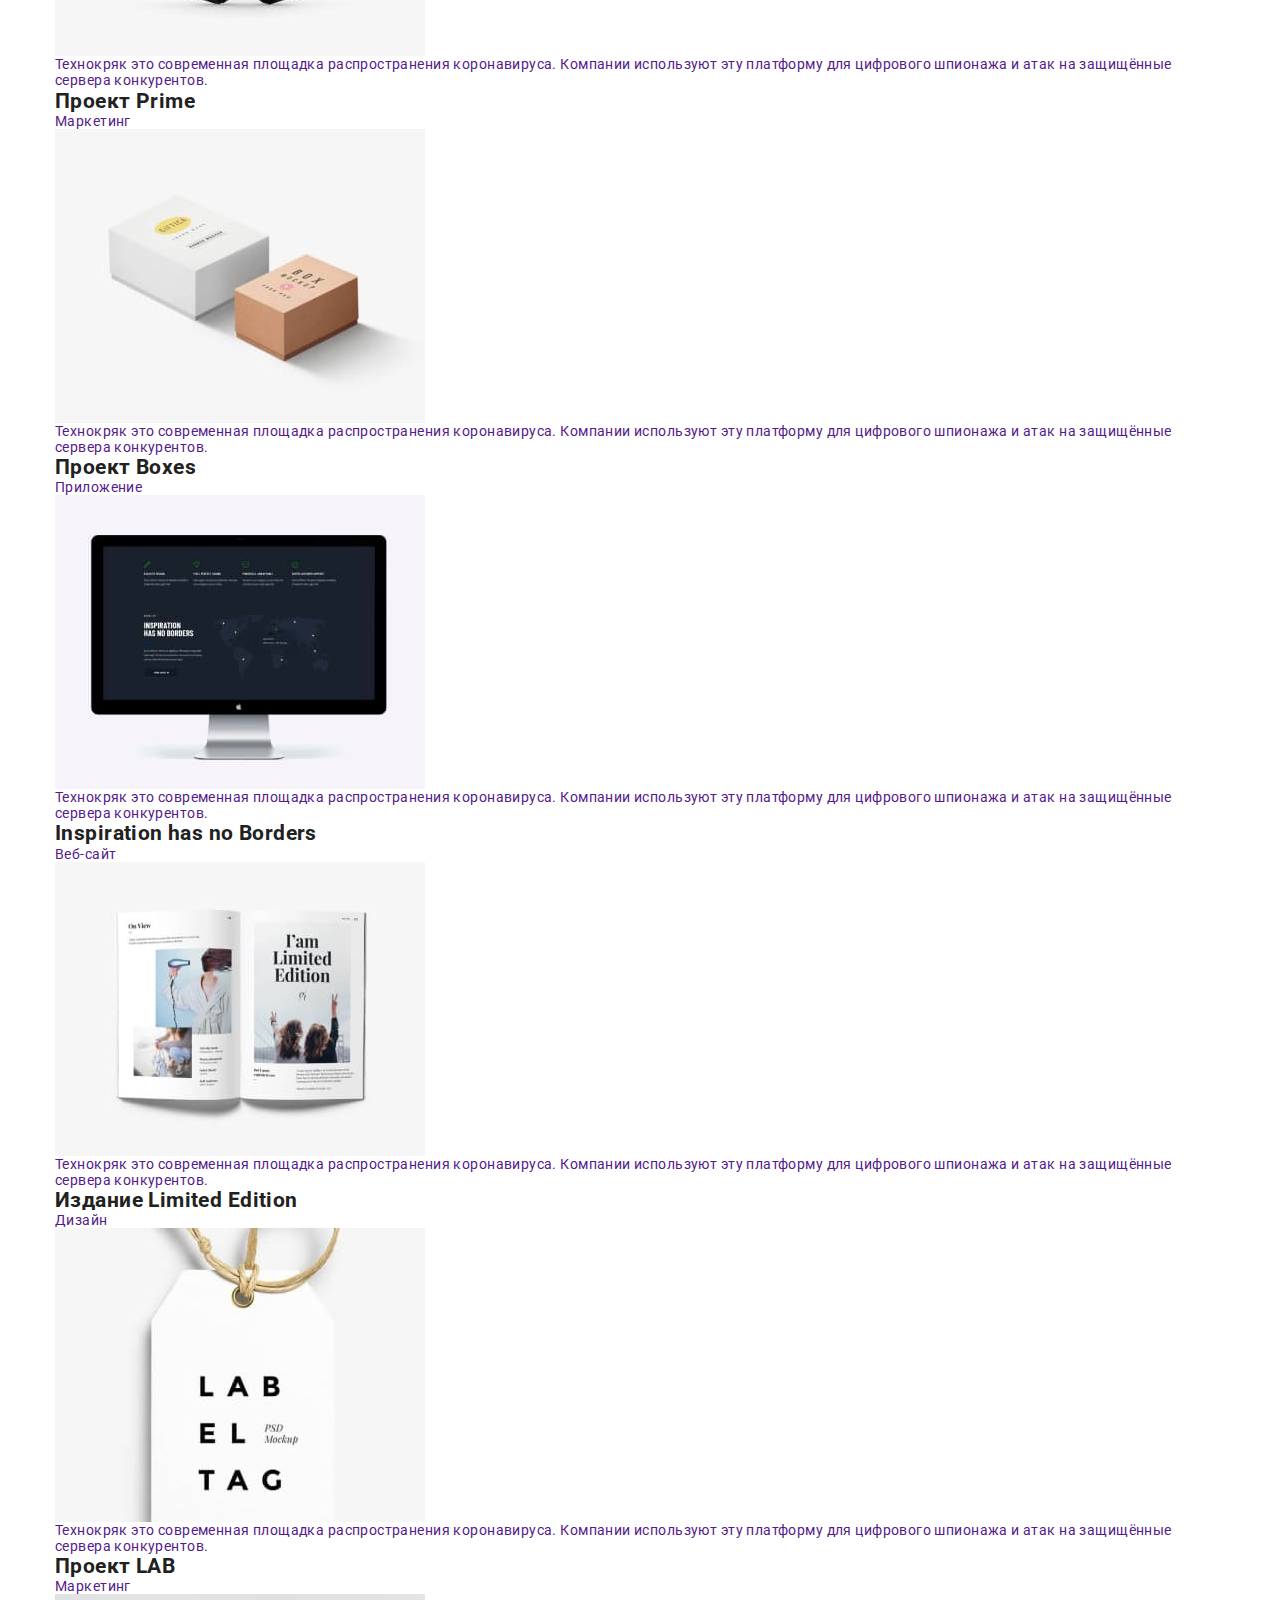
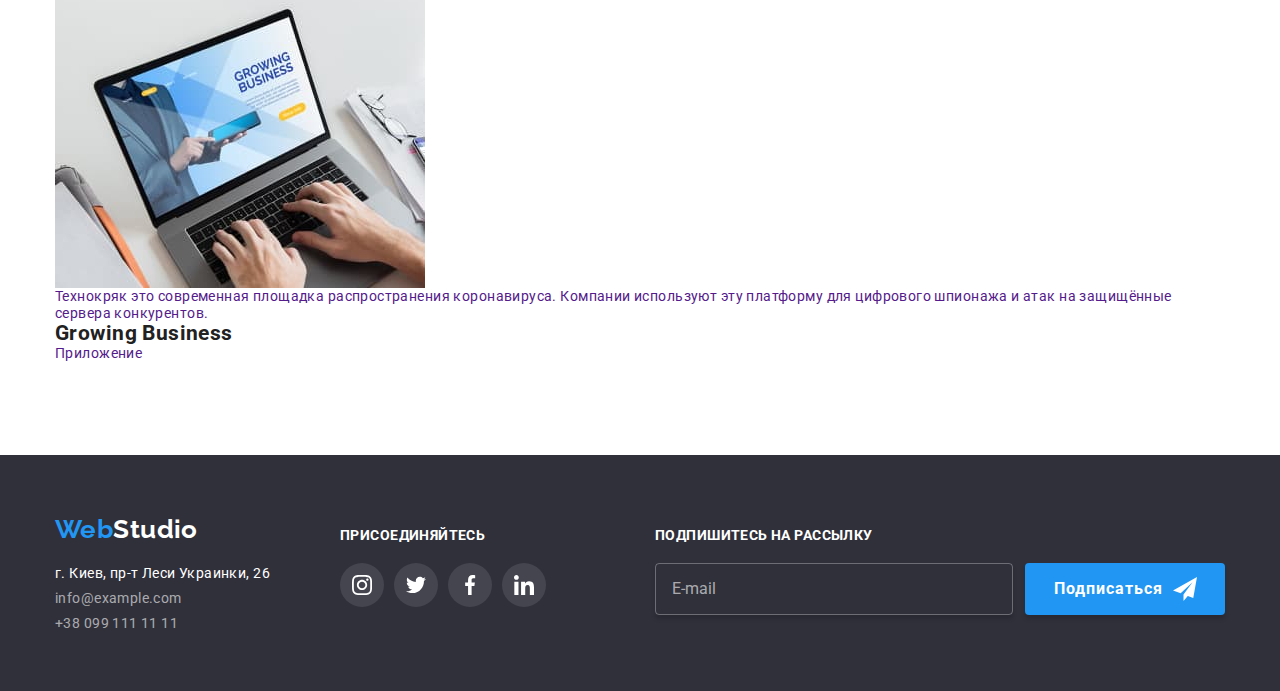
==== commit bdef9f30: "add filter" ====
--- a/portfolio.html
+++ b/portfolio.html
@@ -63,20 +63,25 @@
         <div class="container">
           <h1 class="visually-hidden">Портфолио</h1>
           <ul class="filter">
-            <li class="item">
-              <button type="button" class="button current">Все</button>
-            </li>
-            <li class="item">
-              <button type="button" class="button">Веб-сайты</button>
-            </li>
-            <li class="item">
-              <button type="button" class="button">Приложения</button>
-            </li>
-            <li class="item">
-              <button type="button" class="button">Дизайн</button>
-            </li>
-            <li class="item">
-              <button type="button" class="button">Маркетинг</button>
+            <li class="filter__item">
+              <button
+                type="button"
+                class="filter__button filter__button--current"
+              >
+                Все
+              </button>
+            </li>
+            <li class="filter__item">
+              <button type="button" class="filter__button">Веб-сайты</button>
+            </li>
+            <li class="filter__item">
+              <button type="button" class="filter__button">Приложения</button>
+            </li>
+            <li class="filter__item">
+              <button type="button" class="filter__button">Дизайн</button>
+            </li>
+            <li class="filter__item">
+              <button type="button" class="filter__button">Маркетинг</button>
             </li>
           </ul>
           <ul class="portfolio-list">
--- a/css/portfolio.min.css
+++ b/css/portfolio.min.css
@@ -1,2 +1,2 @@
-.social-links{display:-webkit-box;display:-ms-flexbox;display:flex;-webkit-box-pack:center;-ms-flex-pack:center;justify-content:center}.social-links__item{width:44px;height:44px;border-radius:50%;overflow:hidden}.social-links__item+.social-links__item{margin-left:10px}.social-links__link{height:100%;display:-webkit-box;display:-ms-flexbox;display:flex;-webkit-box-pack:center;-ms-flex-pack:center;justify-content:center;-webkit-box-align:center;-ms-flex-align:center;align-items:center;color:#afb1b8;background-color:#ffffff;cursor:pointer;-webkit-transition:color 250ms cubic-bezier(0.4, 0, 0.2, 1),background-color 250ms cubic-bezier(0.4, 0, 0.2, 1);transition:color 250ms cubic-bezier(0.4, 0, 0.2, 1),background-color 250ms cubic-bezier(0.4, 0, 0.2, 1)}.social-links__link--in-footer{background-color:rgba(255,255,255,0.1);color:#ffffff}.social-links__link--in-footer:hover,.social-links__link--in-footerfocus{background-color:#2196f3}.social-links__link--team:hover,.social-links__link--team:focus{background:#2196f3;color:#ffffff}.social-links__icon{fill:currentColor}body{background-color:#fff;color:#757575;font-family:"Roboto",sans-serif;font-weight:400;font-size:14px;letter-spacing:.03em}a{text-decoration:none}ul{padding:0;margin:0;list-style:none}p{margin:0}h1,h2,h3,h4,h5,h6{margin:0;color:var(--title-text-color)}img{display:block;max-width:100%;height:auto}.visually-hidden{position:absolute;width:1px;height:1px;margin:-1px;border:0;padding:0;clip:rect(0, 0, 0, 0);overflow:hidden}.button{display:block;width:200px;padding:10px;margin-left:auto;margin-right:auto;border:none;border-radius:4px;background-color:#2196f3;color:#ffffff;-webkit-box-shadow:0px 4px 4px rgba(0,0,0,0.15);box-shadow:0px 4px 4px rgba(0,0,0,0.15);font-family:inherit;font-size:16px;line-height:1.88;font-weight:700;letter-spacing:0.06em;text-align:center;cursor:pointer}.button--with-icon{position:relative;padding-right:62px;text-align:right}.button__icon{position:absolute;top:50%;right:28px;-webkit-transform:translateY(-50%);transform:translateY(-50%);fill:currentColor}.container{width:1200px;margin-left:auto;margin-right:auto;padding-left:15px;padding-right:15px}.logo,.foot-contacts__logo{display:block;margin-right:93px;color:#000000;font-family:'Raleway', sans-serif;font-size:26px;font-weight:700}.logo span,.foot-contacts__logo span{color:#2196f3}.header-link,.site-nav__link,.auth-nav__link{font-weight:500;cursor:pointer;letter-spacing:0.02em;line-height:1.14;padding-top:32px;padding-bottom:32px;-webkit-transition:color 250ms cubic-bezier(0.4, 0, 0.2, 1);transition:color 250ms cubic-bezier(0.4, 0, 0.2, 1)}.site-nav{display:-webkit-box;display:-ms-flexbox;display:flex}.site-nav__item+.site-nav__item{margin-left:50px}.site-nav__link{display:block;color:#212121}.site-nav__link:hover,.site-nav__link:focus{color:#2196f3}.site-nav__link--active{position:relative;color:#2196f3}.site-nav__link--active::after{position:absolute;left:0;bottom:0;content:'';width:100%;height:4px;border-radius:2px;background-color:#2196f3}.header-link,.site-nav__link,.auth-nav__link{font-weight:500;cursor:pointer;letter-spacing:0.02em;line-height:1.14;padding-top:32px;padding-bottom:32px;-webkit-transition:color 250ms cubic-bezier(0.4, 0, 0.2, 1);transition:color 250ms cubic-bezier(0.4, 0, 0.2, 1)}.auth-nav{margin-left:auto;display:-webkit-box;display:-ms-flexbox;display:flex}.auth-nav__item+.auth-nav__item{margin-left:50px}.auth-nav__link{display:-webkit-box;display:-ms-flexbox;display:flex;-webkit-box-align:center;-ms-flex-align:center;align-items:center;color:#757575}.auth-nav__link:hover,.auth-nav__link:focus{color:#2196f3}.auth-nav__icon{margin-right:10px;fill:currentColor}.header--border-bottom{border-bottom:1px solid #ececec}.header__container{display:-webkit-box;display:-ms-flexbox;display:flex;-webkit-box-align:center;-ms-flex-align:center;align-items:center}.header__main-nav{display:-webkit-box;display:-ms-flexbox;display:flex;-webkit-box-align:center;-ms-flex-align:center;align-items:center}.logo,.foot-contacts__logo{display:block;margin-right:93px;color:#000000;font-family:'Raleway', sans-serif;font-size:26px;font-weight:700}.logo span,.foot-contacts__logo span{color:#2196f3}.logo,.foot-contacts__logo{display:block;margin-right:93px;color:#000000;font-family:'Raleway', sans-serif;font-size:26px;font-weight:700}.logo span,.foot-contacts__logo span{color:#2196f3}.foot-contacts{margin-right:70px}.foot-contacts__logo{margin-bottom:20px;margin-right:0;color:#fff}.foot-contacts__item{font-style:normal}.foot-contacts__item:not(:last-child){margin-bottom:9px}.foot-contacts__link{display:block;color:rgba(255,255,255,0.6)}.footer{background-color:#2f303a;color:#fff;padding-top:60px;padding-bottom:60px}.footer__container{display:-webkit-box;display:-ms-flexbox;display:flex;-webkit-box-align:start;-ms-flex-align:start;align-items:flex-start}.footer__join-us{padding-top:12px}.footer__caption{display:inline-block;margin-bottom:20px;text-transform:uppercase}.footer__mailing{padding-top:12px;margin-left:auto}.footer__form{display:-webkit-box;display:-ms-flexbox;display:flex}.footer__form-input{width:358px;padding:15px 16px;margin-right:12px;border:1px solid rgba(255,255,255,0.3);border-radius:4px;font-size:16px;line-height:1.25;color:rgba(255,255,255,0.6);background-color:transparent;-webkit-box-shadow:0px 4px 4px rgba(0,0,0,0.15);box-shadow:0px 4px 4px rgba(0,0,0,0.15)}.footer__form-input::-webkit-input-placeholder{font-size:16px;color:rgba(255,255,255,0.6)}.footer__form-input:-ms-input-placeholder{font-size:16px;color:rgba(255,255,255,0.6)}.footer__form-input::-ms-input-placeholder{font-size:16px;color:rgba(255,255,255,0.6)}.footer__form-input::placeholder{font-size:16px;color:rgba(255,255,255,0.6)}
+body{background-color:#fff;color:#757575;font-family:"Roboto",sans-serif;font-weight:400;font-size:14px;letter-spacing:.03em}a{text-decoration:none}ul{padding:0;margin:0;list-style:none}p{margin:0}h1,h2,h3,h4,h5,h6{margin:0;color:#212121}img{display:block;max-width:100%;height:auto}.visually-hidden{position:absolute;width:1px;height:1px;margin:-1px;border:0;padding:0;clip:rect(0, 0, 0, 0);overflow:hidden}.button{display:block;width:200px;padding:10px;margin-left:auto;margin-right:auto;border:none;border-radius:4px;background-color:#2196f3;color:#ffffff;-webkit-box-shadow:0px 4px 4px rgba(0,0,0,0.15);box-shadow:0px 4px 4px rgba(0,0,0,0.15);font-family:inherit;font-size:16px;line-height:1.88;font-weight:700;letter-spacing:0.06em;text-align:center;cursor:pointer}.button--with-icon{position:relative;padding-right:62px;text-align:right}.button__icon{position:absolute;top:50%;right:28px;-webkit-transform:translateY(-50%);transform:translateY(-50%);fill:currentColor}.container{width:1200px;margin-left:auto;margin-right:auto;padding-left:15px;padding-right:15px}.section-title{margin-bottom:50px;color:#212121;font-size:36px;line-height:1.17;font-weight:700;text-align:center}.social-links{display:-webkit-box;display:-ms-flexbox;display:flex;-webkit-box-pack:center;-ms-flex-pack:center;justify-content:center}.social-links__item{width:44px;height:44px;border-radius:50%;overflow:hidden}.social-links__item+.social-links__item{margin-left:10px}.social-links__link{height:100%;display:-webkit-box;display:-ms-flexbox;display:flex;-webkit-box-pack:center;-ms-flex-pack:center;justify-content:center;-webkit-box-align:center;-ms-flex-align:center;align-items:center;color:#afb1b8;background-color:#ffffff;cursor:pointer;-webkit-transition:color 250ms cubic-bezier(0.4, 0, 0.2, 1),background-color 250ms cubic-bezier(0.4, 0, 0.2, 1);transition:color 250ms cubic-bezier(0.4, 0, 0.2, 1),background-color 250ms cubic-bezier(0.4, 0, 0.2, 1)}.social-links__link--in-footer{background-color:rgba(255,255,255,0.1);color:#ffffff}.social-links__link--in-footer:hover,.social-links__link--in-footerfocus{background-color:#2196f3}.social-links__link--team:hover,.social-links__link--team:focus{background:#2196f3;color:#ffffff}.social-links__icon{fill:currentColor}.logo,.foot-contacts__logo{display:block;margin-right:93px;color:#000000;font-family:'Raleway', sans-serif;font-size:26px;font-weight:700}.logo span,.foot-contacts__logo span{color:#2196f3}.header-link,.site-nav__link,.auth-nav__link{font-weight:500;cursor:pointer;letter-spacing:0.02em;line-height:1.14;padding-top:32px;padding-bottom:32px;-webkit-transition:color 250ms cubic-bezier(0.4, 0, 0.2, 1);transition:color 250ms cubic-bezier(0.4, 0, 0.2, 1)}.site-nav{display:-webkit-box;display:-ms-flexbox;display:flex}.site-nav__item+.site-nav__item{margin-left:50px}.site-nav__link{display:block;color:#212121}.site-nav__link:hover,.site-nav__link:focus{color:#2196f3}.site-nav__link--active{position:relative;color:#2196f3}.site-nav__link--active::after{position:absolute;left:0;bottom:0;content:'';width:100%;height:4px;border-radius:2px;background-color:#2196f3}.header-link,.site-nav__link,.auth-nav__link{font-weight:500;cursor:pointer;letter-spacing:0.02em;line-height:1.14;padding-top:32px;padding-bottom:32px;-webkit-transition:color 250ms cubic-bezier(0.4, 0, 0.2, 1);transition:color 250ms cubic-bezier(0.4, 0, 0.2, 1)}.auth-nav{margin-left:auto;display:-webkit-box;display:-ms-flexbox;display:flex}.auth-nav__item+.auth-nav__item{margin-left:50px}.auth-nav__link{display:-webkit-box;display:-ms-flexbox;display:flex;-webkit-box-align:center;-ms-flex-align:center;align-items:center;color:#757575}.auth-nav__link:hover,.auth-nav__link:focus{color:#2196f3}.auth-nav__icon{margin-right:10px;fill:currentColor}.header--border-bottom{border-bottom:1px solid #ececec}.header__container{display:-webkit-box;display:-ms-flexbox;display:flex;-webkit-box-align:center;-ms-flex-align:center;align-items:center}.header__main-nav{display:-webkit-box;display:-ms-flexbox;display:flex;-webkit-box-align:center;-ms-flex-align:center;align-items:center}.filter{display:-webkit-box;display:-ms-flexbox;display:flex;-webkit-box-pack:center;-ms-flex-pack:center;justify-content:center;margin-bottom:50px}.filter__item+.filter__item{margin-left:8px}.filter__button{padding:6px 22px;border:none;border-radius:4px;background-color:#f5f4fa;color:#212121;font-family:inherit;font-size:16px;line-height:1.63;font-weight:500;cursor:pointer;-webkit-transition:background-color 250ms cubic-bezier(0.4, 0, 0.2, 1),color 250ms cubic-bezier(0.4, 0, 0.2, 1),-webkit-box-shadow 250ms cubic-bezier(0.4, 0, 0.2, 1);transition:background-color 250ms cubic-bezier(0.4, 0, 0.2, 1),color 250ms cubic-bezier(0.4, 0, 0.2, 1),-webkit-box-shadow 250ms cubic-bezier(0.4, 0, 0.2, 1);transition:background-color 250ms cubic-bezier(0.4, 0, 0.2, 1),color 250ms cubic-bezier(0.4, 0, 0.2, 1),box-shadow 250ms cubic-bezier(0.4, 0, 0.2, 1);transition:background-color 250ms cubic-bezier(0.4, 0, 0.2, 1),color 250ms cubic-bezier(0.4, 0, 0.2, 1),box-shadow 250ms cubic-bezier(0.4, 0, 0.2, 1),-webkit-box-shadow 250ms cubic-bezier(0.4, 0, 0.2, 1)}.filter__button:hover,.filter__button:focus,.filter__button--current{background-color:#2196f3;color:#fff;-webkit-box-shadow:0px 3px 1px rgba(0,0,0,0.1),0px 1px 2px rgba(0,0,0,0.08),0px 2px 2px rgba(0,0,0,0.12);box-shadow:0px 3px 1px rgba(0,0,0,0.1),0px 1px 2px rgba(0,0,0,0.08),0px 2px 2px rgba(0,0,0,0.12)}.portfolio{padding-top:94px;padding-bottom:94px}.logo,.foot-contacts__logo{display:block;margin-right:93px;color:#000000;font-family:'Raleway', sans-serif;font-size:26px;font-weight:700}.logo span,.foot-contacts__logo span{color:#2196f3}.logo,.foot-contacts__logo{display:block;margin-right:93px;color:#000000;font-family:'Raleway', sans-serif;font-size:26px;font-weight:700}.logo span,.foot-contacts__logo span{color:#2196f3}.foot-contacts{margin-right:70px}.foot-contacts__logo{margin-bottom:20px;margin-right:0;color:#fff}.foot-contacts__item{font-style:normal}.foot-contacts__item:not(:last-child){margin-bottom:9px}.foot-contacts__link{display:block;color:rgba(255,255,255,0.6)}.footer{background-color:#2f303a;color:#fff;padding-top:60px;padding-bottom:60px}.footer__container{display:-webkit-box;display:-ms-flexbox;display:flex;-webkit-box-align:start;-ms-flex-align:start;align-items:flex-start}.footer__join-us{padding-top:12px}.footer__caption{display:inline-block;margin-bottom:20px;text-transform:uppercase}.footer__mailing{padding-top:12px;margin-left:auto}.footer__form{display:-webkit-box;display:-ms-flexbox;display:flex}.footer__form-input{width:358px;padding:15px 16px;margin-right:12px;border:1px solid rgba(255,255,255,0.3);border-radius:4px;font-size:16px;line-height:1.25;color:rgba(255,255,255,0.6);background-color:transparent;-webkit-box-shadow:0px 4px 4px rgba(0,0,0,0.15);box-shadow:0px 4px 4px rgba(0,0,0,0.15)}.footer__form-input::-webkit-input-placeholder{font-size:16px;color:rgba(255,255,255,0.6)}.footer__form-input:-ms-input-placeholder{font-size:16px;color:rgba(255,255,255,0.6)}.footer__form-input::-ms-input-placeholder{font-size:16px;color:rgba(255,255,255,0.6)}.footer__form-input::placeholder{font-size:16px;color:rgba(255,255,255,0.6)}
 /*# sourceMappingURL=portfolio.min.css.map */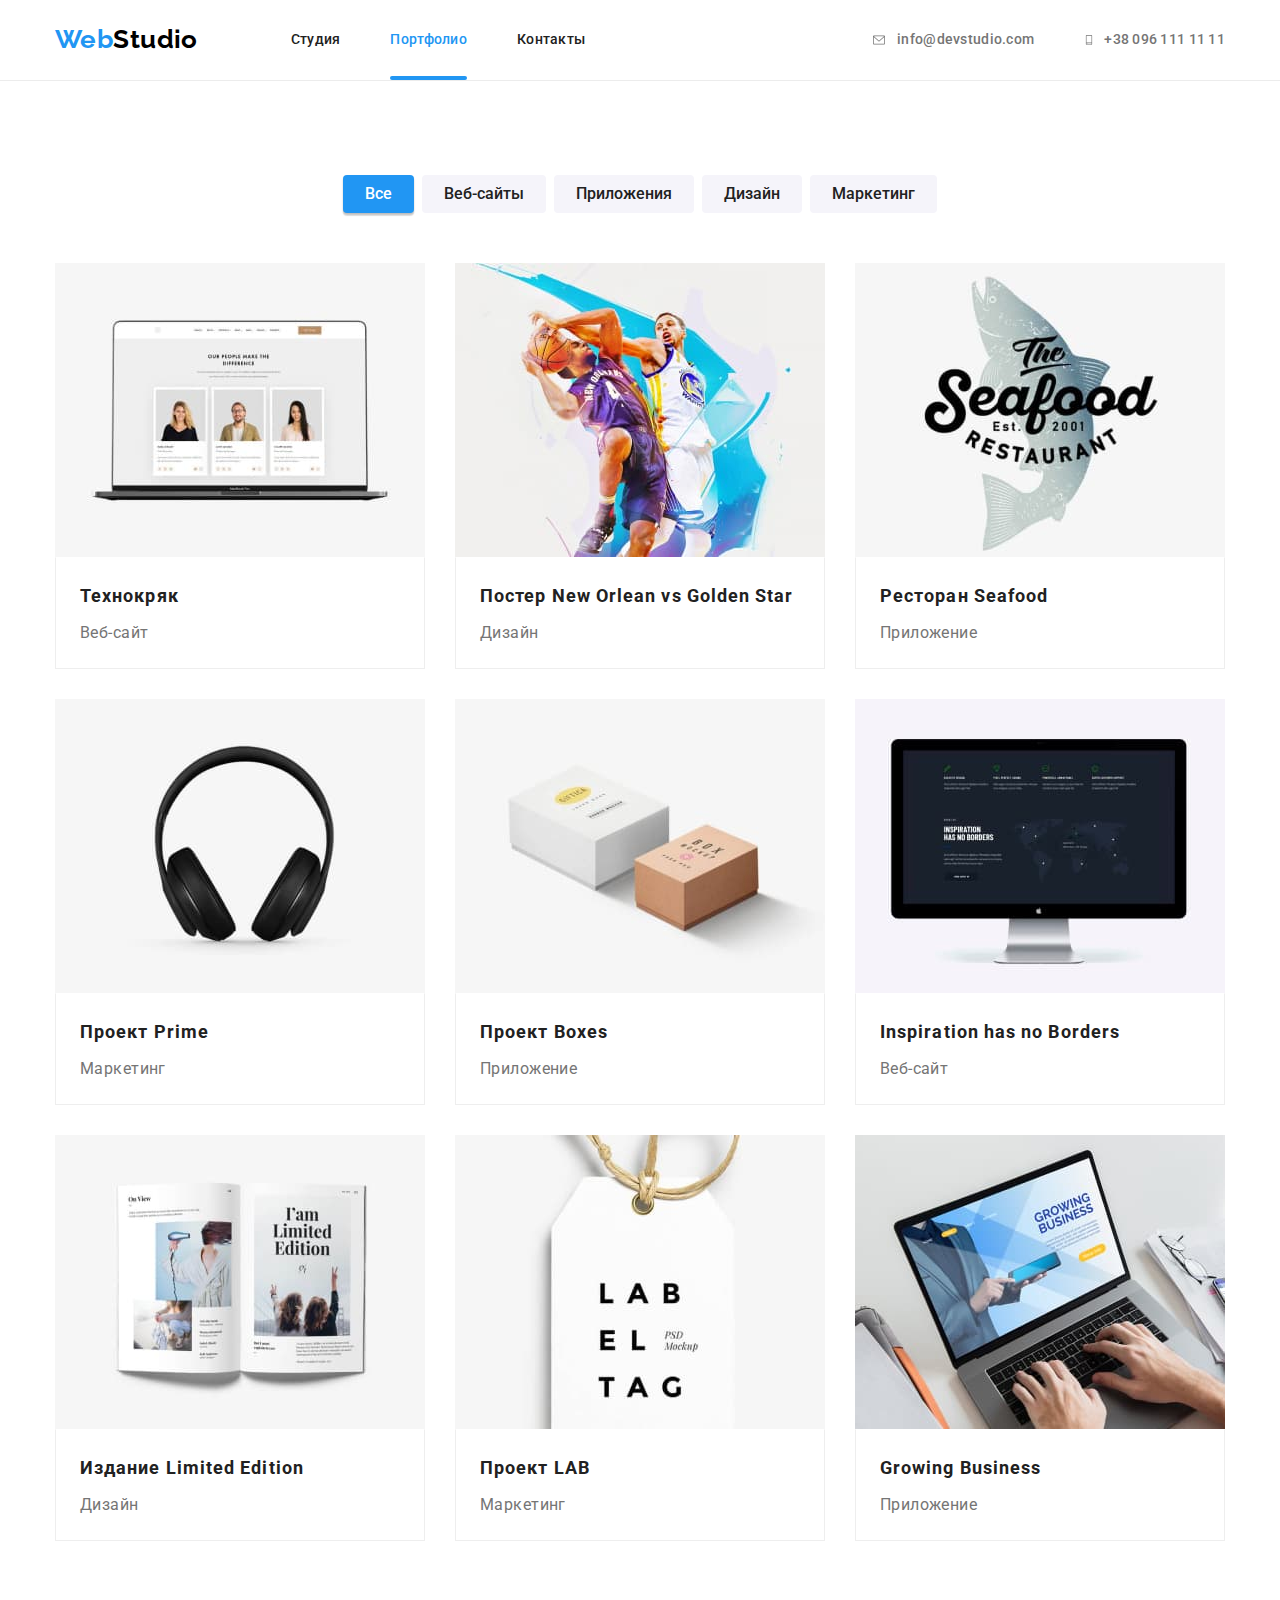
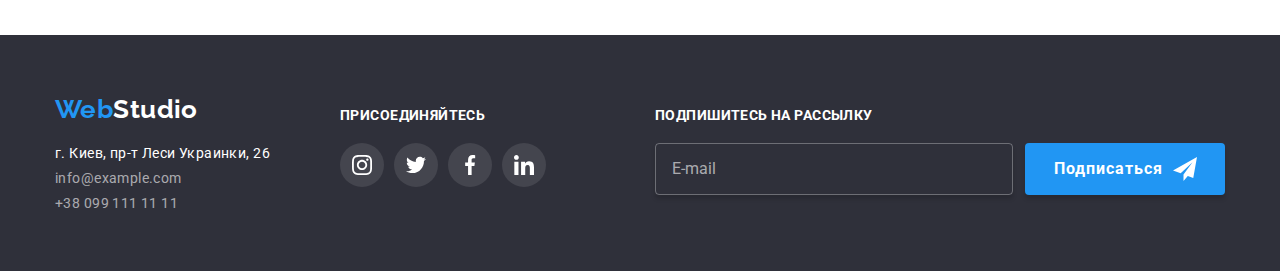
==== commit a0363838: "add portfolio list" ====
--- a/portfolio.html
+++ b/portfolio.html
@@ -85,183 +85,187 @@
             </li>
           </ul>
           <ul class="portfolio-list">
-            <li class="item">
-              <a class="link" href="">
-                <div class="thumb">
+            <li class="portfolio-list__item">
+              <a class="portfolio-list__link" href="">
+                <div class="portfolio-list__thumb">
                   <img
                     src="./images/web-site.jpg"
                     width="370"
                     alt="открытый ноутбук"
                   />
-                  <div class="description">
-                    Технокряк это современная площадка распространения
-                    коронавируса. Компании используют эту платформу для
-                    цифрового шпионажа и атак на защищённые сервера конкурентов.
-                  </div>
-                </div>
-                <div class="content">
-                  <h2 class="title">Технокряк</h2>
-                  <p class="text">Веб-сайт</p>
-                </div>
-              </a>
-            </li>
-            <li class="item">
-              <a class="link" href="">
-                <div class="thumb">
+                  <div class="portfolio-list__description">
+                    Технокряк это современная площадка распространения
+                    коронавируса. Компании используют эту платформу для
+                    цифрового шпионажа и атак на защищённые сервера конкурентов.
+                  </div>
+                </div>
+                <div class="portfolio-list__content">
+                  <h2 class="portfolio-list__title">Технокряк</h2>
+                  <p class="portfolio-list__text">Веб-сайт</p>
+                </div>
+              </a>
+            </li>
+            <li class="portfolio-list__item">
+              <a class="portfolio-list__link" href="">
+                <div class="portfolio-list__thumb">
                   <img
                     src="./images/poster-basketball.jpg"
                     width="370"
                     alt="двое игроков в баскетбол с мячем"
                   />
-                  <div class="description">
-                    Технокряк это современная площадка распространения
-                    коронавируса. Компании используют эту платформу для
-                    цифрового шпионажа и атак на защищённые сервера конкурентов.
-                  </div>
-                </div>
-                <div class="content">
-                  <h2 class="title">Постер New Orlean vs Golden Star</h2>
-                  <p class="text">Дизайн</p>
-                </div>
-              </a>
-            </li>
-            <li class="item">
-              <a class="link" href="">
-                <div class="thumb">
+                  <div class="portfolio-list__description">
+                    Технокряк это современная площадка распространения
+                    коронавируса. Компании используют эту платформу для
+                    цифрового шпионажа и атак на защищённые сервера конкурентов.
+                  </div>
+                </div>
+                <div class="portfolio-list__content">
+                  <h2 class="portfolio-list__title">
+                    Постер New Orlean vs Golden Star
+                  </h2>
+                  <p class="portfolio-list__text">Дизайн</p>
+                </div>
+              </a>
+            </li>
+            <li class="portfolio-list__item">
+              <a class="portfolio-list__link" href="">
+                <div class="portfolio-list__thumb">
                   <img
                     src="./images/restaurant-label.jpg"
                     width="370"
                     alt="лого ресторана морской еды"
                   />
-                  <div class="description">
-                    Технокряк это современная площадка распространения
-                    коронавируса. Компании используют эту платформу для
-                    цифрового шпионажа и атак на защищённые сервера конкурентов.
-                  </div>
-                </div>
-                <div class="content">
-                  <h2 class="title">Ресторан Seafood</h2>
-                  <p class="text">Приложение</p>
-                </div>
-              </a>
-            </li>
-            <li class="item">
-              <a class="link" href="">
-                <div class="thumb">
+                  <div class="portfolio-list__description">
+                    Технокряк это современная площадка распространения
+                    коронавируса. Компании используют эту платформу для
+                    цифрового шпионажа и атак на защищённые сервера конкурентов.
+                  </div>
+                </div>
+                <div class="portfolio-list__content">
+                  <h2 class="portfolio-list__title">Ресторан Seafood</h2>
+                  <p class="portfolio-list__text">Приложение</p>
+                </div>
+              </a>
+            </li>
+            <li class="portfolio-list__item">
+              <a class="portfolio-list__link" href="">
+                <div class="portfolio-list__thumb">
                   <img
                     src="./images/headphones.jpg"
                     width="370"
                     alt="черные наушники"
                   />
-                  <div class="description">
-                    Технокряк это современная площадка распространения
-                    коронавируса. Компании используют эту платформу для
-                    цифрового шпионажа и атак на защищённые сервера конкурентов.
-                  </div>
-                </div>
-                <div class="content">
-                  <h2 class="title">Проект Prime</h2>
-                  <p class="text">Маркетинг</p>
-                </div>
-              </a>
-            </li>
-            <li class="item">
-              <a class="link" href="">
-                <div class="thumb">
+                  <div class="portfolio-list__description">
+                    Технокряк это современная площадка распространения
+                    коронавируса. Компании используют эту платформу для
+                    цифрового шпионажа и атак на защищённые сервера конкурентов.
+                  </div>
+                </div>
+                <div class="portfolio-list__content">
+                  <h2 class="portfolio-list__title">Проект Prime</h2>
+                  <p class="portfolio-list__text">Маркетинг</p>
+                </div>
+              </a>
+            </li>
+            <li class="portfolio-list__item">
+              <a class="portfolio-list__link" href="">
+                <div class="portfolio-list__thumb">
                   <img
                     src="./images/boxes.jpg"
                     width="370"
                     alt="две небольшие картонные коробки"
                   />
-                  <div class="description">
-                    Технокряк это современная площадка распространения
-                    коронавируса. Компании используют эту платформу для
-                    цифрового шпионажа и атак на защищённые сервера конкурентов.
-                  </div>
-                </div>
-                <div class="content">
-                  <h2 class="title">Проект Boxes</h2>
-                  <p class="text">Приложение</p>
-                </div>
-              </a>
-            </li>
-            <li class="item">
-              <a class="link" href="">
-                <div class="thumb">
+                  <div class="portfolio-list__description">
+                    Технокряк это современная площадка распространения
+                    коронавируса. Компании используют эту платформу для
+                    цифрового шпионажа и атак на защищённые сервера конкурентов.
+                  </div>
+                </div>
+                <div class="portfolio-list__content">
+                  <h2 class="portfolio-list__title">Проект Boxes</h2>
+                  <p class="portfolio-list__text">Приложение</p>
+                </div>
+              </a>
+            </li>
+            <li class="portfolio-list__item">
+              <a class="portfolio-list__link" href="">
+                <div class="portfolio-list__thumb">
                   <img
                     src="./images/screen.jpg"
                     width="370"
                     alt="черный включенный экран"
                   />
-                  <div class="description">
-                    Технокряк это современная площадка распространения
-                    коронавируса. Компании используют эту платформу для
-                    цифрового шпионажа и атак на защищённые сервера конкурентов.
-                  </div>
-                </div>
-                <div class="content">
-                  <h2 class="title">Inspiration has no Borders</h2>
-                  <p class="text">Веб-сайт</p>
-                </div>
-              </a>
-            </li>
-            <li class="item">
-              <a class="link" href="">
-                <div class="thumb">
+                  <div class="portfolio-list__description">
+                    Технокряк это современная площадка распространения
+                    коронавируса. Компании используют эту платформу для
+                    цифрового шпионажа и атак на защищённые сервера конкурентов.
+                  </div>
+                </div>
+                <div class="portfolio-list__content">
+                  <h2 class="portfolio-list__title">
+                    Inspiration has no Borders
+                  </h2>
+                  <p class="portfolio-list__text">Веб-сайт</p>
+                </div>
+              </a>
+            </li>
+            <li class="portfolio-list__item">
+              <a class="portfolio-list__link" href="">
+                <div class="portfolio-list__thumb">
                   <img
                     src="./images/journal.jpg"
                     width="370"
                     alt="раскрытый журнал"
                   />
-                  <div class="description">
-                    Технокряк это современная площадка распространения
-                    коронавируса. Компании используют эту платформу для
-                    цифрового шпионажа и атак на защищённые сервера конкурентов.
-                  </div>
-                </div>
-                <div class="content">
-                  <h2 class="title">Издание Limited Edition</h2>
-                  <p class="text">Дизайн</p>
-                </div>
-              </a>
-            </li>
-            <li class="item">
-              <a class="link" href="">
-                <div class="thumb">
+                  <div class="portfolio-list__description">
+                    Технокряк это современная площадка распространения
+                    коронавируса. Компании используют эту платформу для
+                    цифрового шпионажа и атак на защищённые сервера конкурентов.
+                  </div>
+                </div>
+                <div class="portfolio-list__content">
+                  <h2 class="portfolio-list__title">Издание Limited Edition</h2>
+                  <p class="portfolio-list__text">Дизайн</p>
+                </div>
+              </a>
+            </li>
+            <li class="portfolio-list__item">
+              <a class="portfolio-list__link" href="">
+                <div class="portfolio-list__thumb">
                   <img
                     src="./images/label.jpg"
                     width="370"
                     alt="белая этикетка"
                   />
-                  <div class="description">
-                    Технокряк это современная площадка распространения
-                    коронавируса. Компании используют эту платформу для
-                    цифрового шпионажа и атак на защищённые сервера конкурентов.
-                  </div>
-                </div>
-                <div class="content">
-                  <h2 class="title">Проект LAB</h2>
-                  <p class="text">Маркетинг</p>
-                </div>
-              </a>
-            </li>
-            <li class="item">
-              <a class="link" href="">
-                <div class="thumb">
+                  <div class="portfolio-list__description">
+                    Технокряк это современная площадка распространения
+                    коронавируса. Компании используют эту платформу для
+                    цифрового шпионажа и атак на защищённые сервера конкурентов.
+                  </div>
+                </div>
+                <div class="portfolio-list__content">
+                  <h2 class="portfolio-list__title">Проект LAB</h2>
+                  <p class="portfolio-list__text">Маркетинг</p>
+                </div>
+              </a>
+            </li>
+            <li class="portfolio-list__item">
+              <a class="portfolio-list__link" href="">
+                <div class="portfolio-list__thumb">
                   <img
                     src="./images/opened-notebook.jpg"
                     width="370"
                     alt="пальцы рук на клавиатуре ноутбука"
                   />
-                  <div class="description">
-                    Технокряк это современная площадка распространения
-                    коронавируса. Компании используют эту платформу для
-                    цифрового шпионажа и атак на защищённые сервера конкурентов.
-                  </div>
-                </div>
-                <div class="content">
-                  <h2 class="title">Growing Business</h2>
-                  <p class="text">Приложение</p>
+                  <div class="portfolio-list__description">
+                    Технокряк это современная площадка распространения
+                    коронавируса. Компании используют эту платформу для
+                    цифрового шпионажа и атак на защищённые сервера конкурентов.
+                  </div>
+                </div>
+                <div class="portfolio-list__content">
+                  <h2 class="portfolio-list__title">Growing Business</h2>
+                  <p class="portfolio-list__text">Приложение</p>
                 </div>
               </a>
             </li>
--- a/css/portfolio.min.css
+++ b/css/portfolio.min.css
@@ -1,2 +1,2 @@
-body{background-color:#fff;color:#757575;font-family:"Roboto",sans-serif;font-weight:400;font-size:14px;letter-spacing:.03em}a{text-decoration:none}ul{padding:0;margin:0;list-style:none}p{margin:0}h1,h2,h3,h4,h5,h6{margin:0;color:#212121}img{display:block;max-width:100%;height:auto}.visually-hidden{position:absolute;width:1px;height:1px;margin:-1px;border:0;padding:0;clip:rect(0, 0, 0, 0);overflow:hidden}.button{display:block;width:200px;padding:10px;margin-left:auto;margin-right:auto;border:none;border-radius:4px;background-color:#2196f3;color:#ffffff;-webkit-box-shadow:0px 4px 4px rgba(0,0,0,0.15);box-shadow:0px 4px 4px rgba(0,0,0,0.15);font-family:inherit;font-size:16px;line-height:1.88;font-weight:700;letter-spacing:0.06em;text-align:center;cursor:pointer}.button--with-icon{position:relative;padding-right:62px;text-align:right}.button__icon{position:absolute;top:50%;right:28px;-webkit-transform:translateY(-50%);transform:translateY(-50%);fill:currentColor}.container{width:1200px;margin-left:auto;margin-right:auto;padding-left:15px;padding-right:15px}.section-title{margin-bottom:50px;color:#212121;font-size:36px;line-height:1.17;font-weight:700;text-align:center}.social-links{display:-webkit-box;display:-ms-flexbox;display:flex;-webkit-box-pack:center;-ms-flex-pack:center;justify-content:center}.social-links__item{width:44px;height:44px;border-radius:50%;overflow:hidden}.social-links__item+.social-links__item{margin-left:10px}.social-links__link{height:100%;display:-webkit-box;display:-ms-flexbox;display:flex;-webkit-box-pack:center;-ms-flex-pack:center;justify-content:center;-webkit-box-align:center;-ms-flex-align:center;align-items:center;color:#afb1b8;background-color:#ffffff;cursor:pointer;-webkit-transition:color 250ms cubic-bezier(0.4, 0, 0.2, 1),background-color 250ms cubic-bezier(0.4, 0, 0.2, 1);transition:color 250ms cubic-bezier(0.4, 0, 0.2, 1),background-color 250ms cubic-bezier(0.4, 0, 0.2, 1)}.social-links__link--in-footer{background-color:rgba(255,255,255,0.1);color:#ffffff}.social-links__link--in-footer:hover,.social-links__link--in-footerfocus{background-color:#2196f3}.social-links__link--team:hover,.social-links__link--team:focus{background:#2196f3;color:#ffffff}.social-links__icon{fill:currentColor}.logo,.foot-contacts__logo{display:block;margin-right:93px;color:#000000;font-family:'Raleway', sans-serif;font-size:26px;font-weight:700}.logo span,.foot-contacts__logo span{color:#2196f3}.header-link,.site-nav__link,.auth-nav__link{font-weight:500;cursor:pointer;letter-spacing:0.02em;line-height:1.14;padding-top:32px;padding-bottom:32px;-webkit-transition:color 250ms cubic-bezier(0.4, 0, 0.2, 1);transition:color 250ms cubic-bezier(0.4, 0, 0.2, 1)}.site-nav{display:-webkit-box;display:-ms-flexbox;display:flex}.site-nav__item+.site-nav__item{margin-left:50px}.site-nav__link{display:block;color:#212121}.site-nav__link:hover,.site-nav__link:focus{color:#2196f3}.site-nav__link--active{position:relative;color:#2196f3}.site-nav__link--active::after{position:absolute;left:0;bottom:0;content:'';width:100%;height:4px;border-radius:2px;background-color:#2196f3}.header-link,.site-nav__link,.auth-nav__link{font-weight:500;cursor:pointer;letter-spacing:0.02em;line-height:1.14;padding-top:32px;padding-bottom:32px;-webkit-transition:color 250ms cubic-bezier(0.4, 0, 0.2, 1);transition:color 250ms cubic-bezier(0.4, 0, 0.2, 1)}.auth-nav{margin-left:auto;display:-webkit-box;display:-ms-flexbox;display:flex}.auth-nav__item+.auth-nav__item{margin-left:50px}.auth-nav__link{display:-webkit-box;display:-ms-flexbox;display:flex;-webkit-box-align:center;-ms-flex-align:center;align-items:center;color:#757575}.auth-nav__link:hover,.auth-nav__link:focus{color:#2196f3}.auth-nav__icon{margin-right:10px;fill:currentColor}.header--border-bottom{border-bottom:1px solid #ececec}.header__container{display:-webkit-box;display:-ms-flexbox;display:flex;-webkit-box-align:center;-ms-flex-align:center;align-items:center}.header__main-nav{display:-webkit-box;display:-ms-flexbox;display:flex;-webkit-box-align:center;-ms-flex-align:center;align-items:center}.filter{display:-webkit-box;display:-ms-flexbox;display:flex;-webkit-box-pack:center;-ms-flex-pack:center;justify-content:center;margin-bottom:50px}.filter__item+.filter__item{margin-left:8px}.filter__button{padding:6px 22px;border:none;border-radius:4px;background-color:#f5f4fa;color:#212121;font-family:inherit;font-size:16px;line-height:1.63;font-weight:500;cursor:pointer;-webkit-transition:background-color 250ms cubic-bezier(0.4, 0, 0.2, 1),color 250ms cubic-bezier(0.4, 0, 0.2, 1),-webkit-box-shadow 250ms cubic-bezier(0.4, 0, 0.2, 1);transition:background-color 250ms cubic-bezier(0.4, 0, 0.2, 1),color 250ms cubic-bezier(0.4, 0, 0.2, 1),-webkit-box-shadow 250ms cubic-bezier(0.4, 0, 0.2, 1);transition:background-color 250ms cubic-bezier(0.4, 0, 0.2, 1),color 250ms cubic-bezier(0.4, 0, 0.2, 1),box-shadow 250ms cubic-bezier(0.4, 0, 0.2, 1);transition:background-color 250ms cubic-bezier(0.4, 0, 0.2, 1),color 250ms cubic-bezier(0.4, 0, 0.2, 1),box-shadow 250ms cubic-bezier(0.4, 0, 0.2, 1),-webkit-box-shadow 250ms cubic-bezier(0.4, 0, 0.2, 1)}.filter__button:hover,.filter__button:focus,.filter__button--current{background-color:#2196f3;color:#fff;-webkit-box-shadow:0px 3px 1px rgba(0,0,0,0.1),0px 1px 2px rgba(0,0,0,0.08),0px 2px 2px rgba(0,0,0,0.12);box-shadow:0px 3px 1px rgba(0,0,0,0.1),0px 1px 2px rgba(0,0,0,0.08),0px 2px 2px rgba(0,0,0,0.12)}.portfolio{padding-top:94px;padding-bottom:94px}.logo,.foot-contacts__logo{display:block;margin-right:93px;color:#000000;font-family:'Raleway', sans-serif;font-size:26px;font-weight:700}.logo span,.foot-contacts__logo span{color:#2196f3}.logo,.foot-contacts__logo{display:block;margin-right:93px;color:#000000;font-family:'Raleway', sans-serif;font-size:26px;font-weight:700}.logo span,.foot-contacts__logo span{color:#2196f3}.foot-contacts{margin-right:70px}.foot-contacts__logo{margin-bottom:20px;margin-right:0;color:#fff}.foot-contacts__item{font-style:normal}.foot-contacts__item:not(:last-child){margin-bottom:9px}.foot-contacts__link{display:block;color:rgba(255,255,255,0.6)}.footer{background-color:#2f303a;color:#fff;padding-top:60px;padding-bottom:60px}.footer__container{display:-webkit-box;display:-ms-flexbox;display:flex;-webkit-box-align:start;-ms-flex-align:start;align-items:flex-start}.footer__join-us{padding-top:12px}.footer__caption{display:inline-block;margin-bottom:20px;text-transform:uppercase}.footer__mailing{padding-top:12px;margin-left:auto}.footer__form{display:-webkit-box;display:-ms-flexbox;display:flex}.footer__form-input{width:358px;padding:15px 16px;margin-right:12px;border:1px solid rgba(255,255,255,0.3);border-radius:4px;font-size:16px;line-height:1.25;color:rgba(255,255,255,0.6);background-color:transparent;-webkit-box-shadow:0px 4px 4px rgba(0,0,0,0.15);box-shadow:0px 4px 4px rgba(0,0,0,0.15)}.footer__form-input::-webkit-input-placeholder{font-size:16px;color:rgba(255,255,255,0.6)}.footer__form-input:-ms-input-placeholder{font-size:16px;color:rgba(255,255,255,0.6)}.footer__form-input::-ms-input-placeholder{font-size:16px;color:rgba(255,255,255,0.6)}.footer__form-input::placeholder{font-size:16px;color:rgba(255,255,255,0.6)}
+body{background-color:#fff;color:#757575;font-family:"Roboto",sans-serif;font-weight:400;font-size:14px;letter-spacing:.03em}a{text-decoration:none}ul{padding:0;margin:0;list-style:none}p{margin:0}h1,h2,h3,h4,h5,h6{margin:0;color:#212121}img{display:block;max-width:100%;height:auto}.visually-hidden{position:absolute;width:1px;height:1px;margin:-1px;border:0;padding:0;clip:rect(0, 0, 0, 0);overflow:hidden}.button{display:block;width:200px;padding:10px;margin-left:auto;margin-right:auto;border:none;border-radius:4px;background-color:#2196f3;color:#ffffff;-webkit-box-shadow:0px 4px 4px rgba(0,0,0,0.15);box-shadow:0px 4px 4px rgba(0,0,0,0.15);font-family:inherit;font-size:16px;line-height:1.88;font-weight:700;letter-spacing:0.06em;text-align:center;cursor:pointer}.button--with-icon{position:relative;padding-right:62px;text-align:right}.button__icon{position:absolute;top:50%;right:28px;-webkit-transform:translateY(-50%);transform:translateY(-50%);fill:currentColor}.container{width:1200px;margin-left:auto;margin-right:auto;padding-left:15px;padding-right:15px}.section-title{margin-bottom:50px;color:#212121;font-size:36px;line-height:1.17;font-weight:700;text-align:center}.social-links{display:-webkit-box;display:-ms-flexbox;display:flex;-webkit-box-pack:center;-ms-flex-pack:center;justify-content:center}.social-links__item{width:44px;height:44px;border-radius:50%;overflow:hidden}.social-links__item+.social-links__item{margin-left:10px}.social-links__link{height:100%;display:-webkit-box;display:-ms-flexbox;display:flex;-webkit-box-pack:center;-ms-flex-pack:center;justify-content:center;-webkit-box-align:center;-ms-flex-align:center;align-items:center;color:#afb1b8;background-color:#ffffff;cursor:pointer;-webkit-transition:color 250ms cubic-bezier(0.4, 0, 0.2, 1),background-color 250ms cubic-bezier(0.4, 0, 0.2, 1);transition:color 250ms cubic-bezier(0.4, 0, 0.2, 1),background-color 250ms cubic-bezier(0.4, 0, 0.2, 1)}.social-links__link--in-footer{background-color:rgba(255,255,255,0.1);color:#ffffff}.social-links__link--in-footer:hover,.social-links__link--in-footerfocus{background-color:#2196f3}.social-links__link--team:hover,.social-links__link--team:focus{background:#2196f3;color:#ffffff}.social-links__icon{fill:currentColor}.logo,.foot-contacts__logo{display:block;margin-right:93px;color:#000000;font-family:'Raleway', sans-serif;font-size:26px;font-weight:700}.logo span,.foot-contacts__logo span{color:#2196f3}.header-link,.site-nav__link,.auth-nav__link{font-weight:500;cursor:pointer;letter-spacing:0.02em;line-height:1.14;padding-top:32px;padding-bottom:32px;-webkit-transition:color 250ms cubic-bezier(0.4, 0, 0.2, 1);transition:color 250ms cubic-bezier(0.4, 0, 0.2, 1)}.site-nav{display:-webkit-box;display:-ms-flexbox;display:flex}.site-nav__item+.site-nav__item{margin-left:50px}.site-nav__link{display:block;color:#212121}.site-nav__link:hover,.site-nav__link:focus{color:#2196f3}.site-nav__link--active{position:relative;color:#2196f3}.site-nav__link--active::after{position:absolute;left:0;bottom:0;content:'';width:100%;height:4px;border-radius:2px;background-color:#2196f3}.header-link,.site-nav__link,.auth-nav__link{font-weight:500;cursor:pointer;letter-spacing:0.02em;line-height:1.14;padding-top:32px;padding-bottom:32px;-webkit-transition:color 250ms cubic-bezier(0.4, 0, 0.2, 1);transition:color 250ms cubic-bezier(0.4, 0, 0.2, 1)}.auth-nav{margin-left:auto;display:-webkit-box;display:-ms-flexbox;display:flex}.auth-nav__item+.auth-nav__item{margin-left:50px}.auth-nav__link{display:-webkit-box;display:-ms-flexbox;display:flex;-webkit-box-align:center;-ms-flex-align:center;align-items:center;color:#757575}.auth-nav__link:hover,.auth-nav__link:focus{color:#2196f3}.auth-nav__icon{margin-right:10px;fill:currentColor}.header--border-bottom{border-bottom:1px solid #ececec}.header__container{display:-webkit-box;display:-ms-flexbox;display:flex;-webkit-box-align:center;-ms-flex-align:center;align-items:center}.header__main-nav{display:-webkit-box;display:-ms-flexbox;display:flex;-webkit-box-align:center;-ms-flex-align:center;align-items:center}.filter{display:-webkit-box;display:-ms-flexbox;display:flex;-webkit-box-pack:center;-ms-flex-pack:center;justify-content:center;margin-bottom:50px}.filter__item+.filter__item{margin-left:8px}.filter__button{padding:6px 22px;border:none;border-radius:4px;background-color:#f5f4fa;color:#212121;font-family:inherit;font-size:16px;line-height:1.63;font-weight:500;cursor:pointer;-webkit-transition:background-color 250ms cubic-bezier(0.4, 0, 0.2, 1),color 250ms cubic-bezier(0.4, 0, 0.2, 1),-webkit-box-shadow 250ms cubic-bezier(0.4, 0, 0.2, 1);transition:background-color 250ms cubic-bezier(0.4, 0, 0.2, 1),color 250ms cubic-bezier(0.4, 0, 0.2, 1),-webkit-box-shadow 250ms cubic-bezier(0.4, 0, 0.2, 1);transition:background-color 250ms cubic-bezier(0.4, 0, 0.2, 1),color 250ms cubic-bezier(0.4, 0, 0.2, 1),box-shadow 250ms cubic-bezier(0.4, 0, 0.2, 1);transition:background-color 250ms cubic-bezier(0.4, 0, 0.2, 1),color 250ms cubic-bezier(0.4, 0, 0.2, 1),box-shadow 250ms cubic-bezier(0.4, 0, 0.2, 1),-webkit-box-shadow 250ms cubic-bezier(0.4, 0, 0.2, 1)}.filter__button:hover,.filter__button:focus,.filter__button--current{background-color:#2196f3;color:#fff;-webkit-box-shadow:0px 3px 1px rgba(0,0,0,0.1),0px 1px 2px rgba(0,0,0,0.08),0px 2px 2px rgba(0,0,0,0.12);box-shadow:0px 3px 1px rgba(0,0,0,0.1),0px 1px 2px rgba(0,0,0,0.08),0px 2px 2px rgba(0,0,0,0.12)}.portfolio-list{display:-webkit-box;display:-ms-flexbox;display:flex;-ms-flex-wrap:wrap;flex-wrap:wrap;margin-top:calc(-1 * 30px);margin-left:calc(-1 * 30px)}.portfolio-list__item{-ms-flex-preferred-size:calc(100% / 3 - 30px);flex-basis:calc(100% / 3 - 30px);margin-top:30px;margin-left:30px}.portfolio-list__link{display:block;height:100%;-webkit-transition:-webkit-box-shadow 250ms cubic-bezier(0.4, 0, 0.2, 1);transition:-webkit-box-shadow 250ms cubic-bezier(0.4, 0, 0.2, 1);transition:box-shadow 250ms cubic-bezier(0.4, 0, 0.2, 1);transition:box-shadow 250ms cubic-bezier(0.4, 0, 0.2, 1), -webkit-box-shadow 250ms cubic-bezier(0.4, 0, 0.2, 1)}.portfolio-list__link:hover,.portfolio-list__link:focus{-webkit-box-shadow:0px 1px 1px rgba(0,0,0,0.12),0px 4px 4px rgba(0,0,0,0.06),1px 4px 6px rgba(0,0,0,0.16);box-shadow:0px 1px 1px rgba(0,0,0,0.12),0px 4px 4px rgba(0,0,0,0.06),1px 4px 6px rgba(0,0,0,0.16)}.portfolio-list__thumb{position:relative;overflow:hidden}.portfolio-list__description{position:absolute;top:100%;left:0;width:100%;height:100%;padding:63px 24px;-webkit-transform:translateY(0);transform:translateY(0);-webkit-transition:-webkit-transform 250ms cubic-bezier(0.4, 0, 0.2, 1);transition:-webkit-transform 250ms cubic-bezier(0.4, 0, 0.2, 1);transition:transform 250ms cubic-bezier(0.4, 0, 0.2, 1);transition:transform 250ms cubic-bezier(0.4, 0, 0.2, 1), -webkit-transform 250ms cubic-bezier(0.4, 0, 0.2, 1);background-color:rgba(33,150,243,0.9);color:#ffffff;font-size:18px;line-height:1.56}.portfolio-list__link:hover .portfolio-list__description,.portfolio-list__link:focus .portfolio-list__description{-webkit-transform:translateY(-100%);transform:translateY(-100%)}.portfolio-list__content{padding:20px 24px;border:1px solid #eee;border-top-color:transparent}.portfolio-list__title{margin-bottom:4px;color:#212121;font-size:18px;line-height:2;font-weight:700;letter-spacing:0.06em}.portfolio-list__text{color:#757575;font-size:16px;line-height:1.88}.portfolio{padding-top:94px;padding-bottom:94px}.logo,.foot-contacts__logo{display:block;margin-right:93px;color:#000000;font-family:'Raleway', sans-serif;font-size:26px;font-weight:700}.logo span,.foot-contacts__logo span{color:#2196f3}.logo,.foot-contacts__logo{display:block;margin-right:93px;color:#000000;font-family:'Raleway', sans-serif;font-size:26px;font-weight:700}.logo span,.foot-contacts__logo span{color:#2196f3}.foot-contacts{margin-right:70px}.foot-contacts__logo{margin-bottom:20px;margin-right:0;color:#fff}.foot-contacts__item{font-style:normal}.foot-contacts__item:not(:last-child){margin-bottom:9px}.foot-contacts__link{display:block;color:rgba(255,255,255,0.6)}.footer{background-color:#2f303a;color:#fff;padding-top:60px;padding-bottom:60px}.footer__container{display:-webkit-box;display:-ms-flexbox;display:flex;-webkit-box-align:start;-ms-flex-align:start;align-items:flex-start}.footer__join-us{padding-top:12px}.footer__caption{display:inline-block;margin-bottom:20px;text-transform:uppercase}.footer__mailing{padding-top:12px;margin-left:auto}.footer__form{display:-webkit-box;display:-ms-flexbox;display:flex}.footer__form-input{width:358px;padding:15px 16px;margin-right:12px;border:1px solid rgba(255,255,255,0.3);border-radius:4px;font-size:16px;line-height:1.25;color:rgba(255,255,255,0.6);background-color:transparent;-webkit-box-shadow:0px 4px 4px rgba(0,0,0,0.15);box-shadow:0px 4px 4px rgba(0,0,0,0.15)}.footer__form-input::-webkit-input-placeholder{font-size:16px;color:rgba(255,255,255,0.6)}.footer__form-input:-ms-input-placeholder{font-size:16px;color:rgba(255,255,255,0.6)}.footer__form-input::-ms-input-placeholder{font-size:16px;color:rgba(255,255,255,0.6)}.footer__form-input::placeholder{font-size:16px;color:rgba(255,255,255,0.6)}
 /*# sourceMappingURL=portfolio.min.css.map */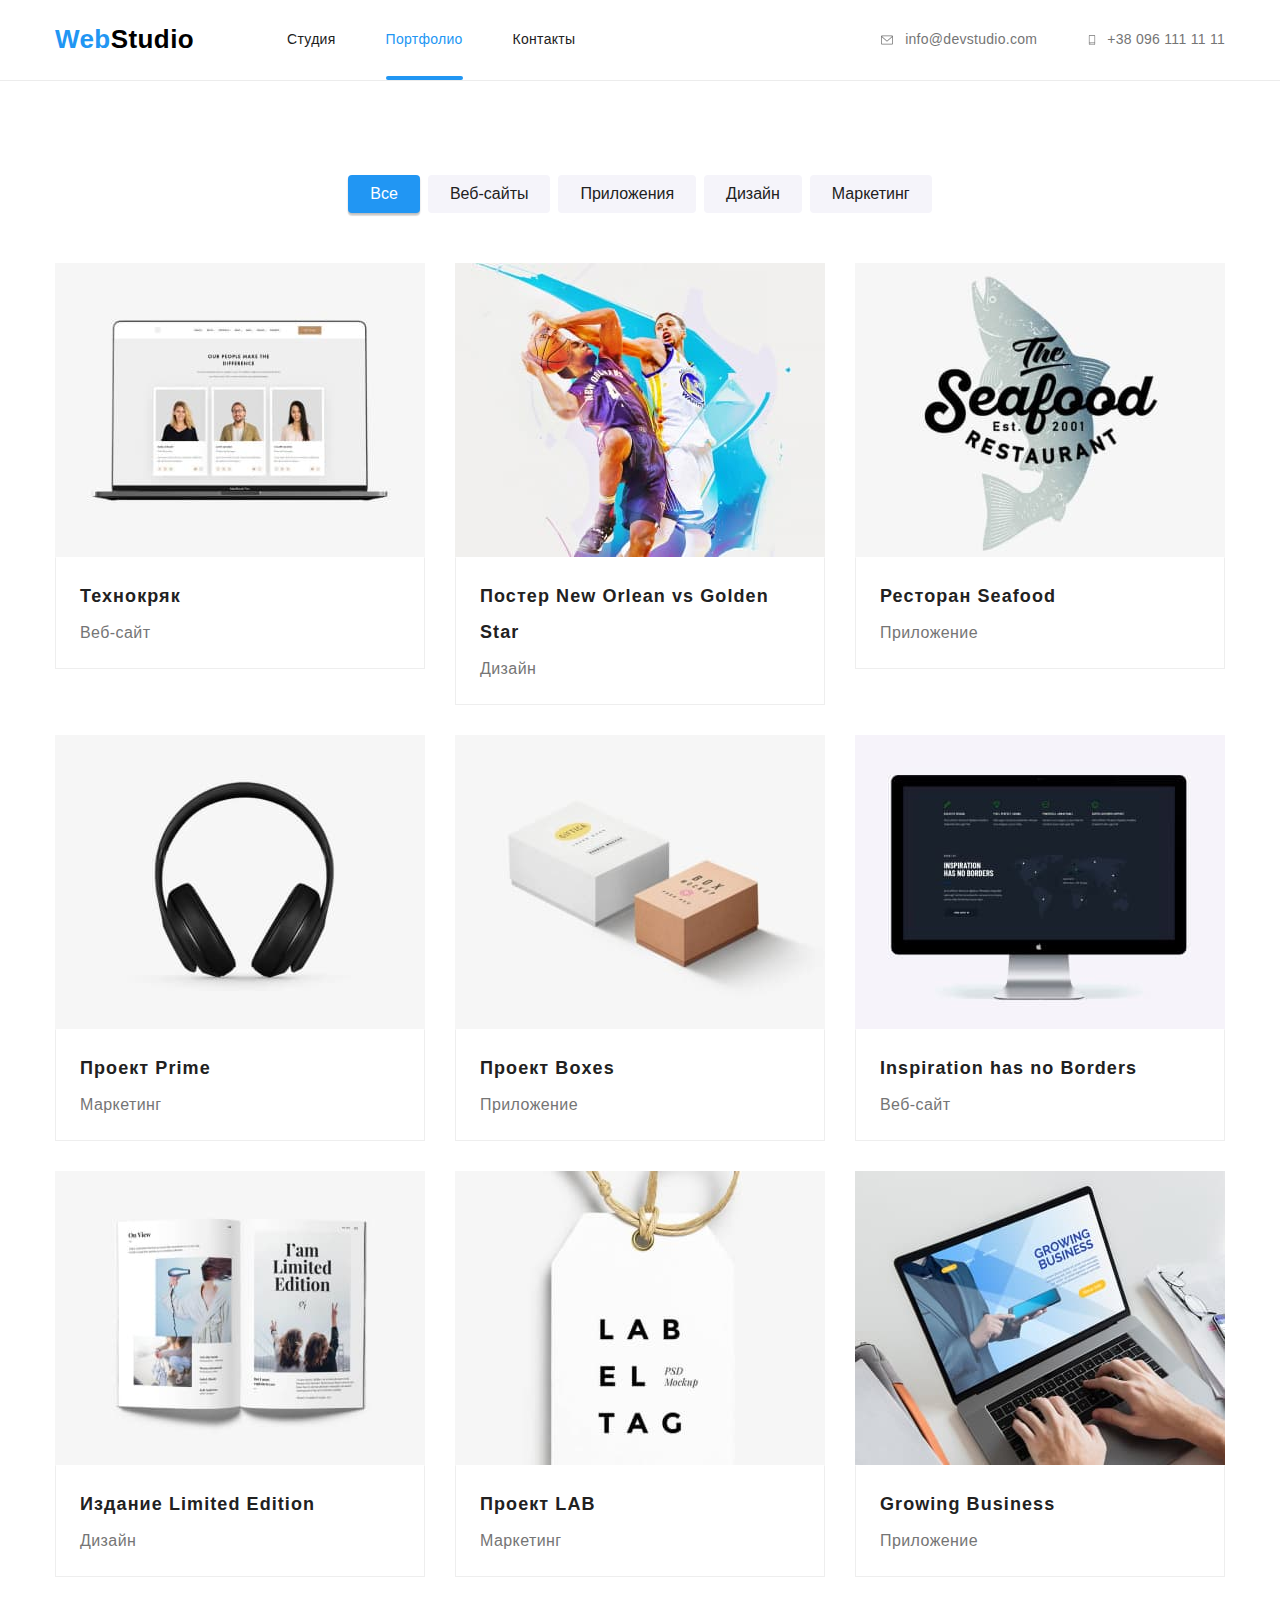
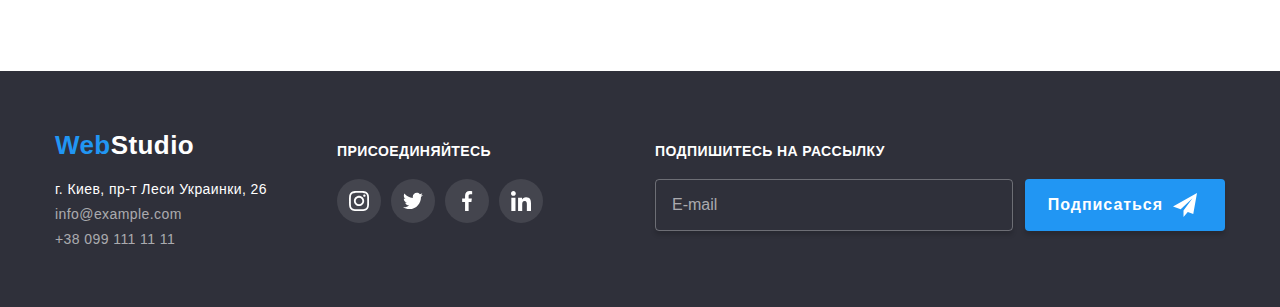
==== commit 9fb2d6af: "add local fonts" ====
--- a/portfolio.html
+++ b/portfolio.html
@@ -7,11 +7,6 @@
     <link
       rel="stylesheet"
       href="https://cdnjs.cloudflare.com/ajax/libs/modern-normalize/1.0.0/modern-normalize.css"
-    />
-    <link rel="preconnect" href="https://fonts.gstatic.com" />
-    <link
-      href="https://fonts.googleapis.com/css2?family=Raleway:wght@700&family=Roboto:wght@400;500;700;900&display=swap"
-      rel="stylesheet"
     />
     <link rel="stylesheet" href="./css/portfolio.min.css" />
   </head>
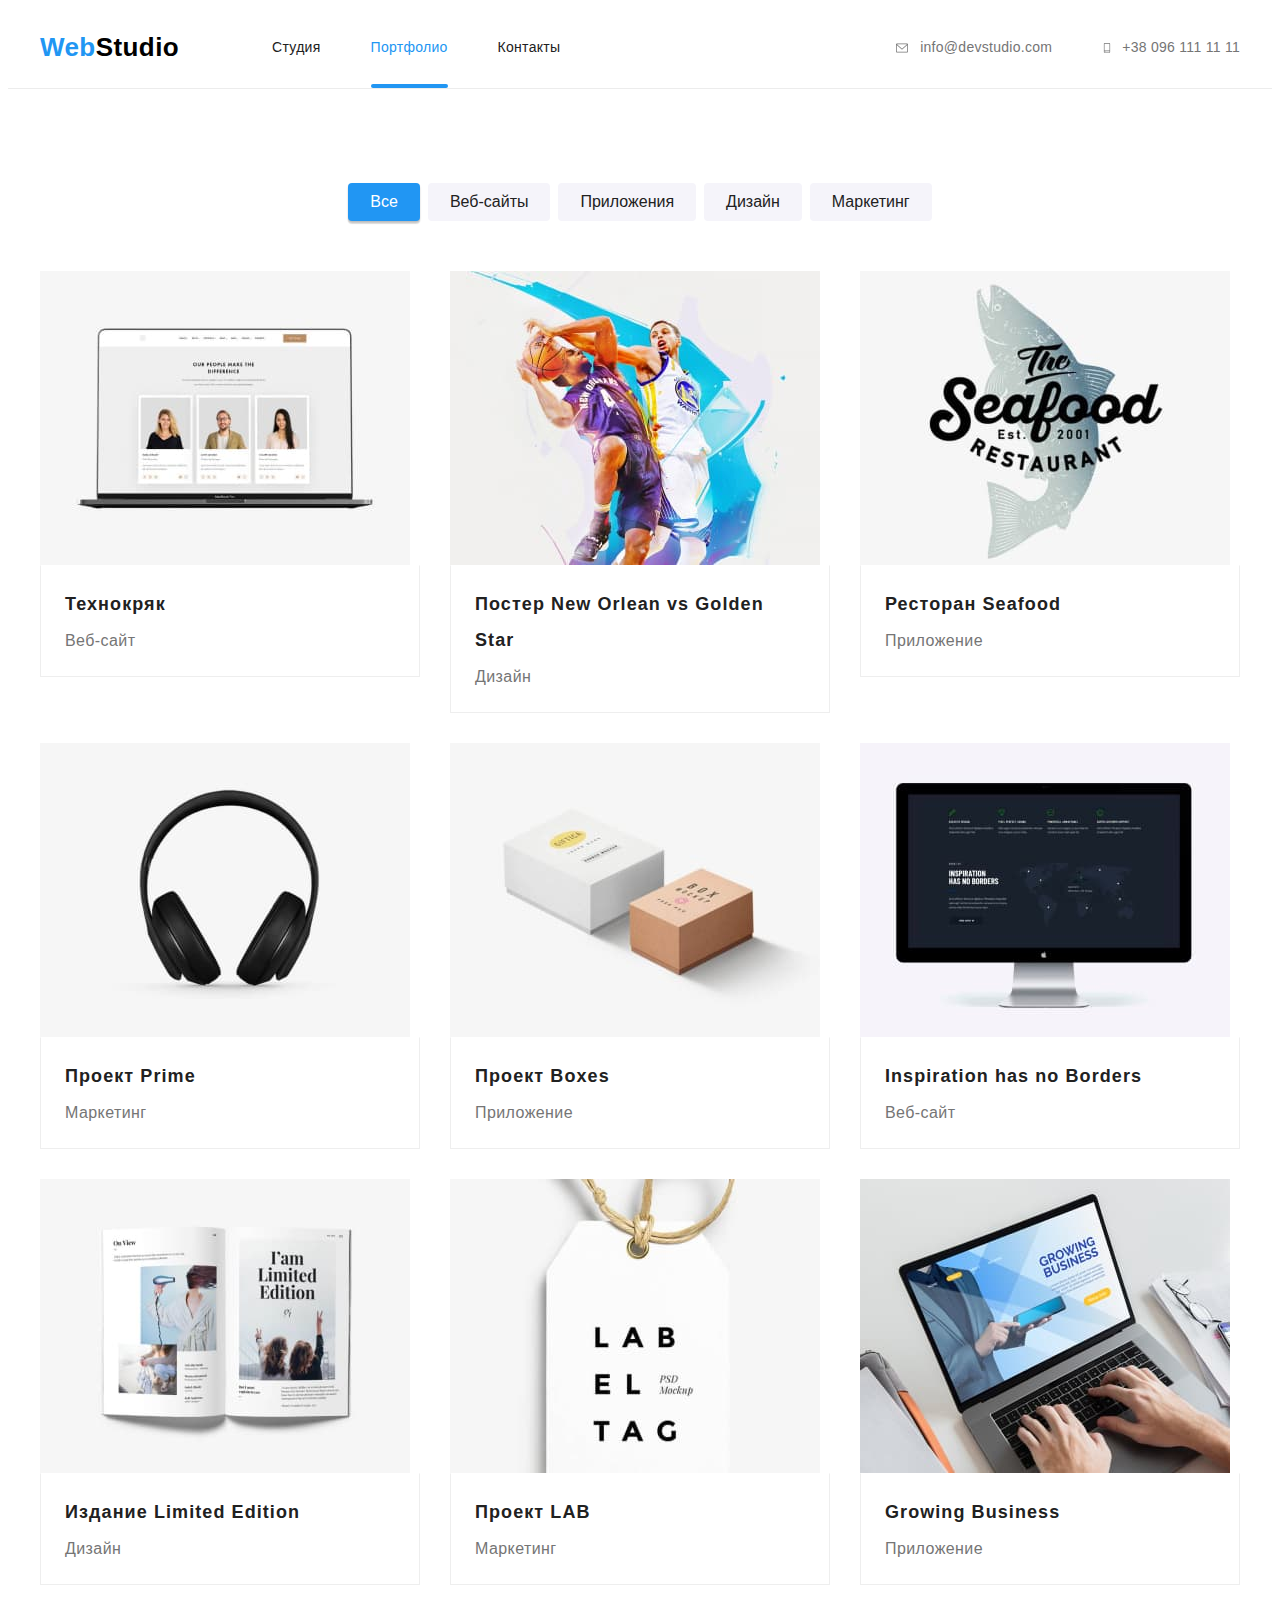
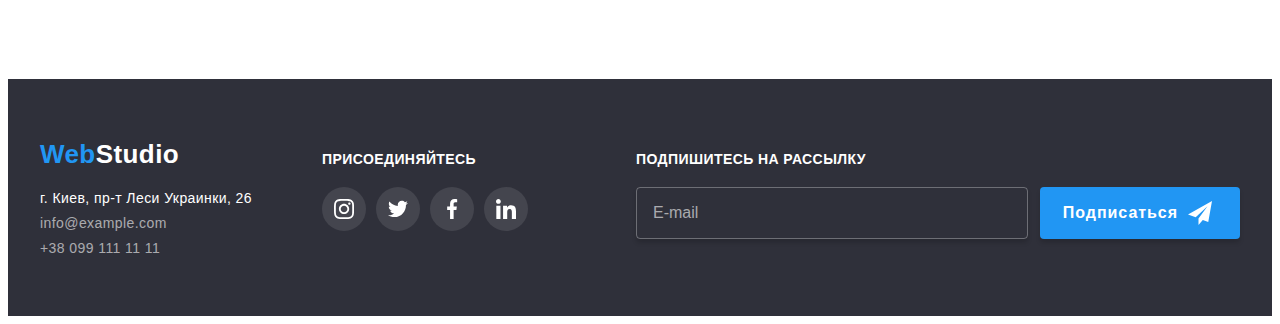
==== commit 84fca81c: "add local normalize" ====
--- a/portfolio.html
+++ b/portfolio.html
@@ -4,10 +4,6 @@
     <meta charset="UTF-8" />
     <meta name="viewport" content="width=device-width, initial-scale=1.0" />
     <title>Портфолио</title>
-    <link
-      rel="stylesheet"
-      href="https://cdnjs.cloudflare.com/ajax/libs/modern-normalize/1.0.0/modern-normalize.css"
-    />
     <link rel="stylesheet" href="./css/portfolio.min.css" />
   </head>
   <body>
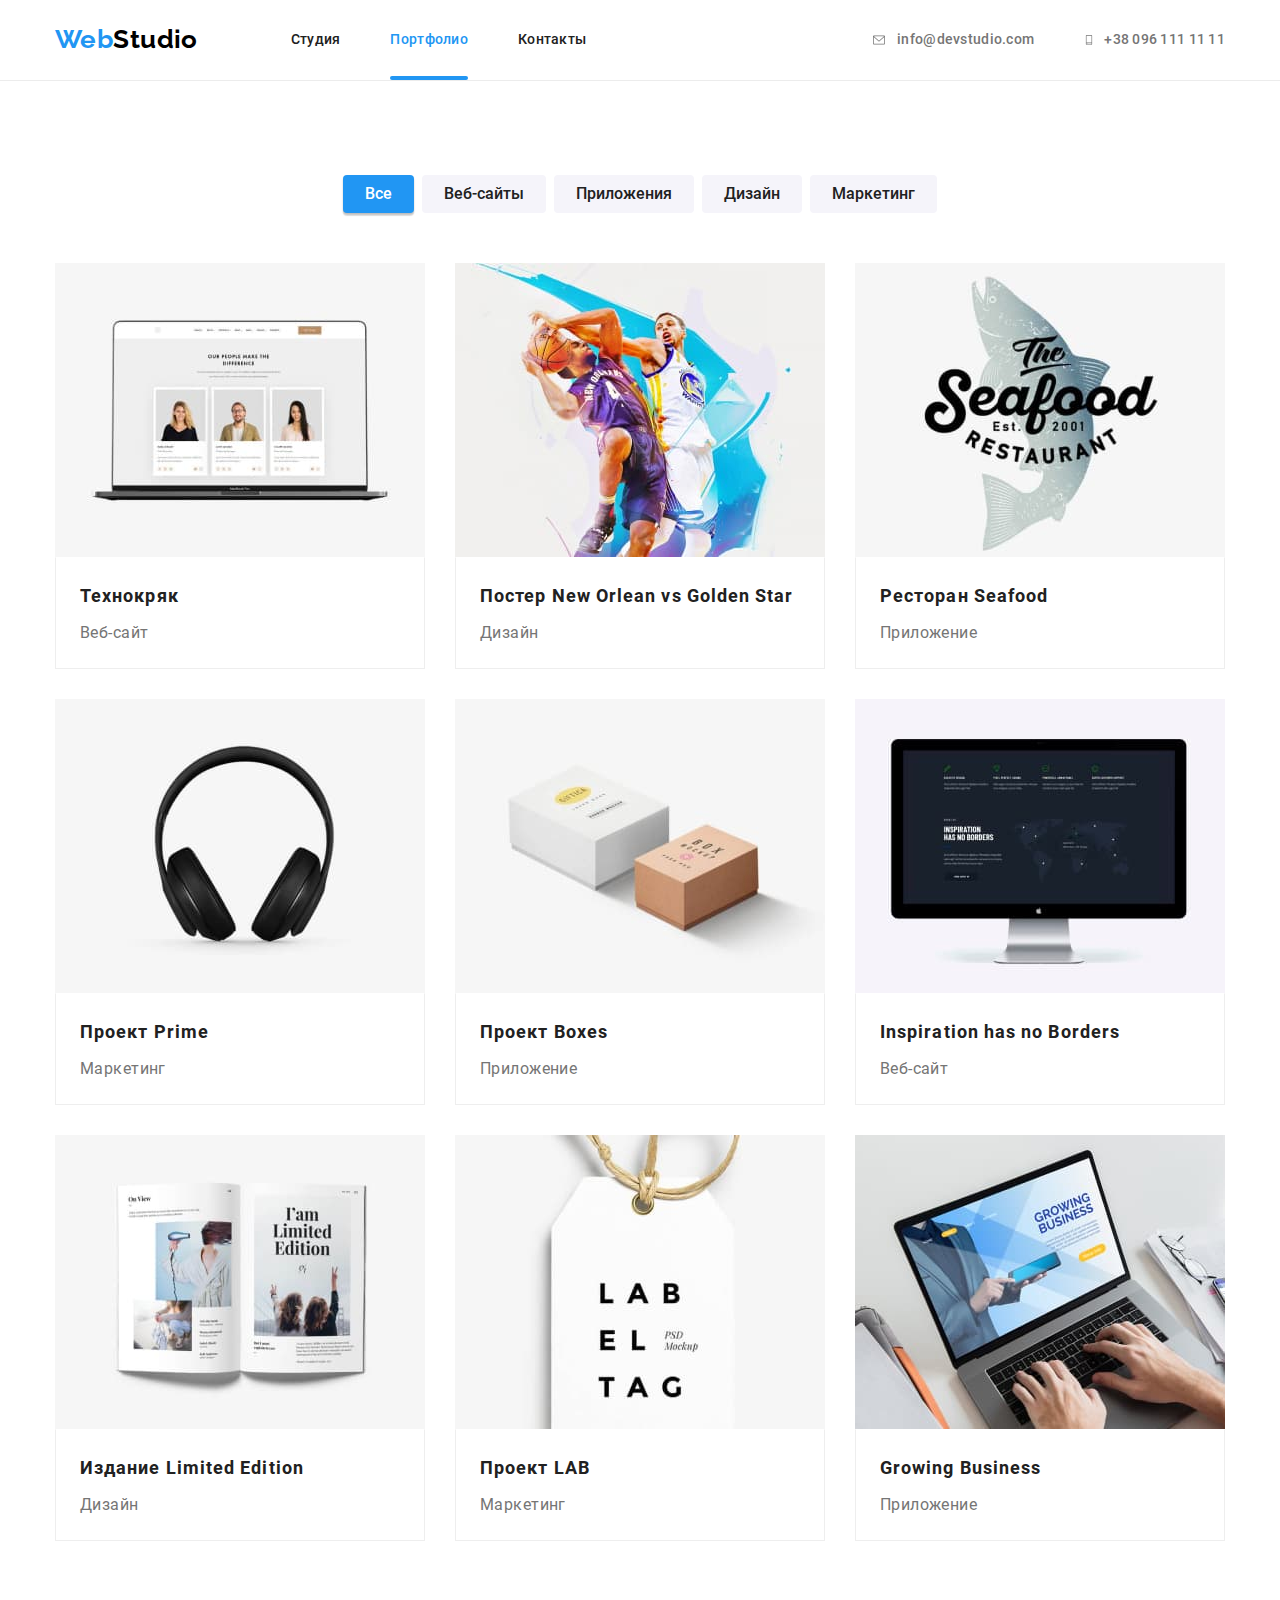
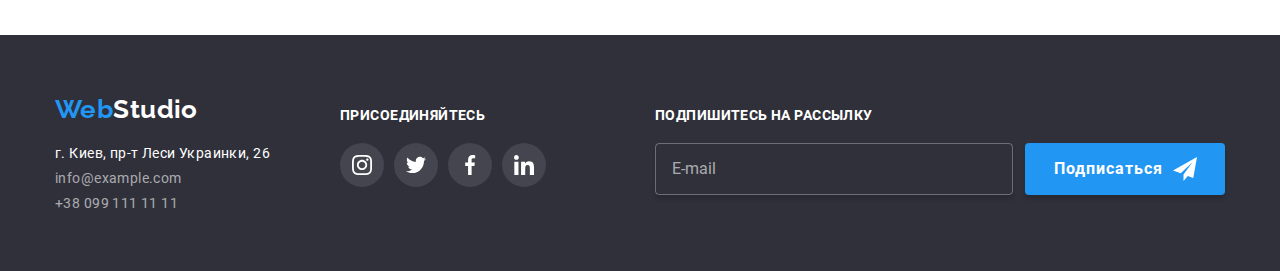
==== commit f3affade: "delete portfolio.scss" ====
--- a/portfolio.html
+++ b/portfolio.html
@@ -4,7 +4,7 @@
     <meta charset="UTF-8" />
     <meta name="viewport" content="width=device-width, initial-scale=1.0" />
     <title>Портфолио</title>
-    <link rel="stylesheet" href="./css/portfolio.min.css" />
+    <link rel="stylesheet" href="./css/main.min.css" />
   </head>
   <body>
     <header class="header header--border-bottom">
--- a/css/main.min.css
+++ b/css/main.min.css
@@ -0,0 +1,2 @@
+@font-face{font-family:'Raleway';font-style:normal;font-weight:700;src:url("../fonts/raleway-v19-latin-700.eot");src:local(""),url("../fonts/raleway-v19-latin-700.eot?#iefix") format("embedded-opentype"),url("../fonts/raleway-v19-latin-700.woff2") format("woff2"),url("../fonts/raleway-v19-latin-700.woff") format("woff"),url("../fonts/raleway-v19-latin-700.ttf") format("truetype"),url("../fonts/raleway-v19-latin-700.svg#Raleway") format("svg")}@font-face{font-family:'Roboto';font-style:normal;font-weight:400;src:url("../fonts/roboto-v20-latin_cyrillic-regular.eot");src:local(""),url("../fonts/roboto-v20-latin_cyrillic-regular.eot?#iefix") format("embedded-opentype"),url("../fonts/roboto-v20-latin_cyrillic-regular.woff2") format("woff2"),url("../fonts/roboto-v20-latin_cyrillic-regular.woff") format("woff"),url("../fonts/roboto-v20-latin_cyrillic-regular.ttf") format("truetype"),url("../fonts/roboto-v20-latin_cyrillic-regular.svg#Roboto") format("svg")}@font-face{font-family:'Roboto';font-style:normal;font-weight:500;src:url("../fonts/roboto-v20-latin_cyrillic-500.eot");src:local(""),url("../fonts/roboto-v20-latin_cyrillic-500.eot?#iefix") format("embedded-opentype"),url("../fonts/roboto-v20-latin_cyrillic-500.woff2") format("woff2"),url("../fonts/roboto-v20-latin_cyrillic-500.woff") format("woff"),url("../fonts/roboto-v20-latin_cyrillic-500.ttf") format("truetype"),url("../fonts/roboto-v20-latin_cyrillic-500.svg#Roboto") format("svg")}@font-face{font-family:'Roboto';font-style:normal;font-weight:700;src:url("../fonts/roboto-v20-latin_cyrillic-700.eot");src:local(""),url("../fonts/roboto-v20-latin_cyrillic-700.eot?#iefix") format("embedded-opentype"),url("../fonts/roboto-v20-latin_cyrillic-700.woff2") format("woff2"),url("../fonts/roboto-v20-latin_cyrillic-700.woff") format("woff"),url("../fonts/roboto-v20-latin_cyrillic-700.ttf") format("truetype"),url("../fonts/roboto-v20-latin_cyrillic-700.svg#Roboto") format("svg")}@font-face{font-family:'Roboto';font-style:normal;font-weight:900;src:url("../fonts/roboto-v20-latin_cyrillic-900.eot");src:local(""),url("../fonts/roboto-v20-latin_cyrillic-900.eot?#iefix") format("embedded-opentype"),url("../fonts/roboto-v20-latin_cyrillic-900.woff2") format("woff2"),url("../fonts/roboto-v20-latin_cyrillic-900.woff") format("woff"),url("../fonts/roboto-v20-latin_cyrillic-900.ttf") format("truetype"),url("../fonts/roboto-v20-latin_cyrillic-900.svg#Roboto") format("svg")}/*! modern-normalize v1.0.0 | MIT License | https://github.com/sindresorhus/modern-normalize */*,*::before,*::after{-webkit-box-sizing:border-box;box-sizing:border-box}:root{-moz-tab-size:4;-o-tab-size:4;tab-size:4}html{line-height:1.15;-webkit-text-size-adjust:100%}body{margin:0}body{font-family:system-ui,-apple-system,"Segoe UI",Roboto,Helvetica,Arial,sans-serif,"Apple Color Emoji","Segoe UI Emoji"}hr{height:0;color:inherit}abbr[title]{-webkit-text-decoration:underline dotted;text-decoration:underline dotted}b,strong{font-weight:bolder}code,kbd,samp,pre{font-family:ui-monospace, SFMono-Regular, Consolas, 'Liberation Mono', Menlo, monospace;font-size:1em}small{font-size:80%}sub,sup{font-size:75%;line-height:0;position:relative;vertical-align:baseline}sub{bottom:-0.25em}sup{top:-0.5em}table{text-indent:0;border-color:inherit}button,input,optgroup,select,textarea{font-family:inherit;font-size:100%;line-height:1.15;margin:0}button,select{text-transform:none}button,[type='button'],[type='reset'],[type='submit']{-webkit-appearance:button}::-moz-focus-inner{border-style:none;padding:0}:-moz-focusring{outline:1px dotted ButtonText}:-moz-ui-invalid{box-shadow:none}legend{padding:0}progress{vertical-align:baseline}::-webkit-inner-spin-button,::-webkit-outer-spin-button{height:auto}[type='search']{-webkit-appearance:textfield;outline-offset:-2px}::-webkit-search-decoration{-webkit-appearance:none}::-webkit-file-upload-button{-webkit-appearance:button;font:inherit}summary{display:list-item}.advantages,.activities,.team,.clients,.portfolio{padding-top:94px;padding-bottom:94px}body{background-color:#fff;color:#757575;font-family:"Roboto",sans-serif;font-weight:400;font-size:14px;letter-spacing:.03em}a{text-decoration:none}ul{padding:0;margin:0;list-style:none}p{margin:0}h1,h2,h3,h4,h5,h6{margin:0;color:#212121}img{display:block;max-width:100%;height:auto}.visually-hidden{position:absolute;width:1px;height:1px;margin:-1px;border:0;padding:0;clip:rect(0, 0, 0, 0);overflow:hidden}.logo,.foot-contacts__logo{display:block;margin-right:93px;color:#000000;font-family:'Raleway', sans-serif;font-size:26px;font-weight:700}.logo span,.foot-contacts__logo span{color:#2196f3}.header-link,.site-nav__link,.auth-nav__link{font-weight:500;cursor:pointer;letter-spacing:0.02em;line-height:1.14;padding-top:32px;padding-bottom:32px;-webkit-transition:color 250ms cubic-bezier(0.4, 0, 0.2, 1);transition:color 250ms cubic-bezier(0.4, 0, 0.2, 1)}.header-link,.site-nav__link,.auth-nav__link{font-weight:500;cursor:pointer;letter-spacing:0.02em;line-height:1.14;padding-top:32px;padding-bottom:32px;-webkit-transition:color 250ms cubic-bezier(0.4, 0, 0.2, 1);transition:color 250ms cubic-bezier(0.4, 0, 0.2, 1)}.site-nav{display:-webkit-box;display:-ms-flexbox;display:flex}.site-nav__item+.site-nav__item{margin-left:50px}.site-nav__link{display:block;color:#212121}.site-nav__link:hover,.site-nav__link:focus{color:#2196f3}.site-nav__link--active{position:relative;color:#2196f3}.site-nav__link--active::after{position:absolute;left:0;bottom:0;content:'';width:100%;height:4px;border-radius:2px;background-color:#2196f3}.header-link,.site-nav__link,.auth-nav__link{font-weight:500;cursor:pointer;letter-spacing:0.02em;line-height:1.14;padding-top:32px;padding-bottom:32px;-webkit-transition:color 250ms cubic-bezier(0.4, 0, 0.2, 1);transition:color 250ms cubic-bezier(0.4, 0, 0.2, 1)}.auth-nav{margin-left:auto;display:-webkit-box;display:-ms-flexbox;display:flex}.auth-nav__item+.auth-nav__item{margin-left:50px}.auth-nav__link{display:-webkit-box;display:-ms-flexbox;display:flex;-webkit-box-align:center;-ms-flex-align:center;align-items:center;color:#757575}.auth-nav__link:hover,.auth-nav__link:focus{color:#2196f3}.auth-nav__icon{margin-right:10px;fill:currentColor}.button{display:block;width:200px;padding:10px;margin-left:auto;margin-right:auto;border:none;border-radius:4px;background-color:#2196f3;color:#ffffff;-webkit-box-shadow:0px 4px 4px rgba(0,0,0,0.15);box-shadow:0px 4px 4px rgba(0,0,0,0.15);font-family:inherit;font-size:16px;line-height:1.88;font-weight:700;letter-spacing:0.06em;text-align:center;cursor:pointer}.button--with-icon{position:relative;padding-right:62px;text-align:right}.button__icon{position:absolute;top:50%;right:28px;-webkit-transform:translateY(-50%);transform:translateY(-50%);fill:currentColor}.container{width:1200px;margin-left:auto;margin-right:auto;padding-left:15px;padding-right:15px}.section-title{margin-bottom:50px;color:#212121;font-size:36px;line-height:1.17;font-weight:700;text-align:center}.advantages-list{display:-webkit-box;display:-ms-flexbox;display:flex}.advantages-list__item{-ms-flex-preferred-size:calc((100% - 3 * 30px) / 4);flex-basis:calc((100% - 3 * 30px) / 4)}.advantages-list__item+.advantages-list__item{margin-left:30px}.advantages-list__icon-wrapper{width:100%;height:120px;display:-webkit-box;display:-ms-flexbox;display:flex;-webkit-box-pack:center;-ms-flex-pack:center;justify-content:center;-webkit-box-align:center;-ms-flex-align:center;align-items:center;margin-bottom:30px;border-radius:4px;background-color:#f5f4fa}.advantages-list__title{margin-bottom:10px;font-size:14px;line-height:1.14;font-weight:700;text-transform:uppercase}.advantages-list__text{line-height:2}.activities-list{display:-webkit-box;display:-ms-flexbox;display:flex}.activities-list__item{position:relative;-ms-flex-preferred-size:calc((100% - 2 * 30px) / 3);flex-basis:calc((100% - 2 * 30px) / 3)}.activities-list__item+.activities-list__item{margin-left:30px}.activities-list__caption{position:absolute;left:0;bottom:0;width:100%;height:70px;font-size:inherit;font-weight:700;line-height:70px;text-align:center;text-transform:uppercase;color:#ffffff;background-color:rgba(47,48,58,0.8)}.team-list{display:-webkit-box;display:-ms-flexbox;display:flex}.team-list__item{-ms-flex-preferred-size:calc((100% - 3 * grid-gap) / 4);flex-basis:calc((100% - 3 * grid-gap) / 4);border-radius:0 0 4px 4px;background-color:#fff;-webkit-box-shadow:0px 1px 3px rgba(0,0,0,0.12),0px 1px 1px rgba(0,0,0,0.14),0px 2px 1px rgba(0,0,0,0.2);box-shadow:0px 1px 3px rgba(0,0,0,0.12),0px 1px 1px rgba(0,0,0,0.14),0px 2px 1px rgba(0,0,0,0.2)}.team-list__item+.team-list__item{margin-left:30px}.team-list__item-content{padding-top:30px;padding-bottom:30px;text-align:center}.team-list__title{margin-bottom:10px;color:#212121;font-size:16px;line-height:1.19;font-weight:500}.team-list__text{margin-bottom:16px;font-size:16px;line-height:1.19}.clients-list{display:-webkit-box;display:-ms-flexbox;display:flex}.clients-list__item{-ms-flex-preferred-size:calc((100% - 5 * 30px) / 6);flex-basis:calc((100% - 5 * 30px) / 6);height:90px;border:1px solid #afb1b8;border-radius:4px;-webkit-transition:border-color 250ms cubic-bezier(0.4, 0, 0.2, 1);transition:border-color 250ms cubic-bezier(0.4, 0, 0.2, 1)}.clients-list__item+.clients-list__item{margin-left:30px}.clients-list__item:hover,.clients-list__item:focus{border-color:#2196f3}.clients-list__link{display:-webkit-box;display:-ms-flexbox;display:flex;height:100%;-webkit-box-pack:center;-ms-flex-pack:center;justify-content:center;-webkit-box-align:center;-ms-flex-align:center;align-items:center;color:#afb1b8;cursor:pointer;-webkit-transition:color 250ms cubic-bezier(0.4, 0, 0.2, 1);transition:color 250ms cubic-bezier(0.4, 0, 0.2, 1)}.clients-list__link:hover,.clients-list__link:focus{color:#2196f3}.clients-list__icon{fill:currentColor}.social-links{display:-webkit-box;display:-ms-flexbox;display:flex;-webkit-box-pack:center;-ms-flex-pack:center;justify-content:center}.social-links__item{width:44px;height:44px;border-radius:50%;overflow:hidden}.social-links__item+.social-links__item{margin-left:10px}.social-links__link{height:100%;display:-webkit-box;display:-ms-flexbox;display:flex;-webkit-box-pack:center;-ms-flex-pack:center;justify-content:center;-webkit-box-align:center;-ms-flex-align:center;align-items:center;color:#afb1b8;background-color:#ffffff;cursor:pointer;-webkit-transition:color 250ms cubic-bezier(0.4, 0, 0.2, 1),background-color 250ms cubic-bezier(0.4, 0, 0.2, 1);transition:color 250ms cubic-bezier(0.4, 0, 0.2, 1),background-color 250ms cubic-bezier(0.4, 0, 0.2, 1)}.social-links__link--in-footer{background-color:rgba(255,255,255,0.1);color:#ffffff}.social-links__link--in-footer:hover,.social-links__link--in-footerfocus{background-color:#2196f3}.social-links__link--team:hover,.social-links__link--team:focus{background:#2196f3;color:#ffffff}.social-links__icon{fill:currentColor}.close{position:absolute;top:8px;right:8px;display:-webkit-box;display:-ms-flexbox;display:flex;-webkit-box-pack:center;-ms-flex-pack:center;justify-content:center;-webkit-box-align:center;-ms-flex-align:center;align-items:center;width:30px;height:30px;border:1px solid rgba(0,0,0,0.1);border-radius:50%;background-color:#ffffff;color:#000000;cursor:pointer;-webkit-transition:color 250ms cubic-bezier(0.4, 0, 0.2, 1);transition:color 250ms cubic-bezier(0.4, 0, 0.2, 1)}.close__icon{fill:currentColor}.close__icon:hover,.close__icon:focus{color:#2196f3}.modal{position:absolute;top:50%;left:50%;-webkit-transform:translate(-50%, -50%) scale(1);transform:translate(-50%, -50%) scale(1);-webkit-transition:opacity 250ms cubic-bezier(0.4, 0, 0.2, 1),-webkit-transform 250ms cubic-bezier(0.4, 0, 0.2, 1);transition:opacity 250ms cubic-bezier(0.4, 0, 0.2, 1),-webkit-transform 250ms cubic-bezier(0.4, 0, 0.2, 1);transition:opacity 250ms cubic-bezier(0.4, 0, 0.2, 1),transform 250ms cubic-bezier(0.4, 0, 0.2, 1);transition:opacity 250ms cubic-bezier(0.4, 0, 0.2, 1),transform 250ms cubic-bezier(0.4, 0, 0.2, 1),-webkit-transform 250ms cubic-bezier(0.4, 0, 0.2, 1);width:528px;padding:40px;border-radius:4px;background-color:#ffffff;-webkit-box-shadow:0px 1px 3px rgba(0,0,0,0.12),0px 1px 1px rgba(0,0,0,0.14),0px 2px 1px rgba(0,0,0,0.2);box-shadow:0px 1px 3px rgba(0,0,0,0.12),0px 1px 1px rgba(0,0,0,0.14),0px 2px 1px rgba(0,0,0,0.2);opacity:1}.modal__title{margin-bottom:12px;text-align:center;font-size:20px;line-height:1.15;font-weight:700}.modal__label{color:#757575;font-size:12px;line-height:1.17;letter-spacing:0.01em}.modal__input-wrapper{position:relative;margin-bottom:10px}.modal__input{width:100%;padding:11px 10px 11px 42px;border:1px solid rgba(33,33,33,0.2);border-radius:4px;color:var(--title-text-color);-webkit-transition:border-color 250ms cubic-bezier(0.4, 0, 0.2, 1),outline-color 250ms cubic-bezier(0.4, 0, 0.2, 1);transition:border-color 250ms cubic-bezier(0.4, 0, 0.2, 1),outline-color 250ms cubic-bezier(0.4, 0, 0.2, 1)}.modal__input:focus{border-color:#2196f3;outline-color:#2196f3}.modal__input-icon{position:absolute;top:50%;left:12px;-webkit-transform:translateY(-50%);transform:translateY(-50%);fill:#000000;-webkit-transition:fill 250ms cubic-bezier(0.4, 0, 0.2, 1);transition:fill 250ms cubic-bezier(0.4, 0, 0.2, 1)}.modal__input:focus+.modal__input-icon{fill:#2196f3}.modal__comment{display:block;width:100%;margin-bottom:20px;padding:12px 16px;border:1px solid rgba(33,33,33,0.2);border-radius:4px;resize:none;-webkit-transition:border-color 250ms cubic-bezier(0.4, 0, 0.2, 1),outline-color 250ms cubic-bezier(0.4, 0, 0.2, 1);transition:border-color 250ms cubic-bezier(0.4, 0, 0.2, 1),outline-color 250ms cubic-bezier(0.4, 0, 0.2, 1)}.modal__comment:focus{border-color:#2196f3;outline-color:#2196f3}.modal__comment::-webkit-input-placeholder{color:rgba(117,117,117,0.5);font-size:12px;line-height:1.17;letter-spacing:0.01em}.modal__comment:-ms-input-placeholder{color:rgba(117,117,117,0.5);font-size:12px;line-height:1.17;letter-spacing:0.01em}.modal__comment::-ms-input-placeholder{color:rgba(117,117,117,0.5);font-size:12px;line-height:1.17;letter-spacing:0.01em}.modal__comment::placeholder{color:rgba(117,117,117,0.5);font-size:12px;line-height:1.17;letter-spacing:0.01em}.modal__checkbox-label{display:-webkit-box;display:-ms-flexbox;display:flex;-webkit-box-pack:center;-ms-flex-pack:center;justify-content:center;-webkit-box-align:center;-ms-flex-align:center;align-items:center;margin-bottom:30px}.modal__checkbox-icon{display:inline-block;width:16px;height:15px;margin-right:7px;border:2px solid #000000;border-radius:4px;background-color:#ffffff;-webkit-transition:background-color 250ms cubic-bezier(0.4, 0, 0.2, 1),border-color 250ms cubic-bezier(0.4, 0, 0.2, 1);transition:background-color 250ms cubic-bezier(0.4, 0, 0.2, 1),border-color 250ms cubic-bezier(0.4, 0, 0.2, 1)}.modal__checkbox:checked+.modal__checkbox-icon{background-color:#2196f3;background-image:url(../images/tick.svg);background-origin:border-box;border-color:transparent}.modal__checkbox-text{font-size:14px;line-height:1.71}.modal__conditions{text-decoration:underline;color:#2196f3}.backdrop{position:fixed;top:0;left:0;width:100%;height:100%;background-color:rgba(0,0,0,0.2);opacity:1;-webkit-transition:opacity 250ms cubic-bezier(0.4, 0, 0.2, 1);transition:opacity 250ms cubic-bezier(0.4, 0, 0.2, 1)}.backdrop--is-hidden{opacity:0;pointer-events:none}.backdrop--is-hidden .modal{-webkit-transform:scale(1.1) translate(-50%, -50%);transform:scale(1.1) translate(-50%, -50%);opacity:0}.filter{display:-webkit-box;display:-ms-flexbox;display:flex;-webkit-box-pack:center;-ms-flex-pack:center;justify-content:center;margin-bottom:50px}.filter__item+.filter__item{margin-left:8px}.filter__button{padding:6px 22px;border:none;border-radius:4px;background-color:#f5f4fa;color:#212121;font-family:inherit;font-size:16px;line-height:1.63;font-weight:500;cursor:pointer;-webkit-transition:background-color 250ms cubic-bezier(0.4, 0, 0.2, 1),color 250ms cubic-bezier(0.4, 0, 0.2, 1),-webkit-box-shadow 250ms cubic-bezier(0.4, 0, 0.2, 1);transition:background-color 250ms cubic-bezier(0.4, 0, 0.2, 1),color 250ms cubic-bezier(0.4, 0, 0.2, 1),-webkit-box-shadow 250ms cubic-bezier(0.4, 0, 0.2, 1);transition:background-color 250ms cubic-bezier(0.4, 0, 0.2, 1),color 250ms cubic-bezier(0.4, 0, 0.2, 1),box-shadow 250ms cubic-bezier(0.4, 0, 0.2, 1);transition:background-color 250ms cubic-bezier(0.4, 0, 0.2, 1),color 250ms cubic-bezier(0.4, 0, 0.2, 1),box-shadow 250ms cubic-bezier(0.4, 0, 0.2, 1),-webkit-box-shadow 250ms cubic-bezier(0.4, 0, 0.2, 1)}.filter__button:hover,.filter__button:focus,.filter__button--current{background-color:#2196f3;color:#fff;-webkit-box-shadow:0px 3px 1px rgba(0,0,0,0.1),0px 1px 2px rgba(0,0,0,0.08),0px 2px 2px rgba(0,0,0,0.12);box-shadow:0px 3px 1px rgba(0,0,0,0.1),0px 1px 2px rgba(0,0,0,0.08),0px 2px 2px rgba(0,0,0,0.12)}.portfolio-list{display:-webkit-box;display:-ms-flexbox;display:flex;-ms-flex-wrap:wrap;flex-wrap:wrap;margin-top:calc(-1 * 30px);margin-left:calc(-1 * 30px)}.portfolio-list__item{-ms-flex-preferred-size:calc(100% / 3 - 30px);flex-basis:calc(100% / 3 - 30px);margin-top:30px;margin-left:30px}.portfolio-list__link{display:block;height:100%;-webkit-transition:-webkit-box-shadow 250ms cubic-bezier(0.4, 0, 0.2, 1);transition:-webkit-box-shadow 250ms cubic-bezier(0.4, 0, 0.2, 1);transition:box-shadow 250ms cubic-bezier(0.4, 0, 0.2, 1);transition:box-shadow 250ms cubic-bezier(0.4, 0, 0.2, 1), -webkit-box-shadow 250ms cubic-bezier(0.4, 0, 0.2, 1)}.portfolio-list__link:hover,.portfolio-list__link:focus{-webkit-box-shadow:0px 1px 1px rgba(0,0,0,0.12),0px 4px 4px rgba(0,0,0,0.06),1px 4px 6px rgba(0,0,0,0.16);box-shadow:0px 1px 1px rgba(0,0,0,0.12),0px 4px 4px rgba(0,0,0,0.06),1px 4px 6px rgba(0,0,0,0.16)}.portfolio-list__thumb{position:relative;overflow:hidden}.portfolio-list__description{position:absolute;top:100%;left:0;width:100%;height:100%;padding:63px 24px;-webkit-transform:translateY(0);transform:translateY(0);-webkit-transition:-webkit-transform 250ms cubic-bezier(0.4, 0, 0.2, 1);transition:-webkit-transform 250ms cubic-bezier(0.4, 0, 0.2, 1);transition:transform 250ms cubic-bezier(0.4, 0, 0.2, 1);transition:transform 250ms cubic-bezier(0.4, 0, 0.2, 1), -webkit-transform 250ms cubic-bezier(0.4, 0, 0.2, 1);background-color:rgba(33,150,243,0.9);color:#ffffff;font-size:18px;line-height:1.56}.portfolio-list__link:hover .portfolio-list__description,.portfolio-list__link:focus .portfolio-list__description{-webkit-transform:translateY(-100%);transform:translateY(-100%)}.portfolio-list__content{padding:20px 24px;border:1px solid #eee;border-top-color:transparent}.portfolio-list__title{margin-bottom:4px;color:#212121;font-size:18px;line-height:2;font-weight:700;letter-spacing:0.06em}.portfolio-list__text{color:#757575;font-size:16px;line-height:1.88}.foot-contacts{margin-right:70px}.foot-contacts__logo{margin-bottom:20px;margin-right:0;color:#fff}.foot-contacts__item{font-style:normal}.foot-contacts__item:not(:last-child){margin-bottom:9px}.foot-contacts__link{display:block;color:rgba(255,255,255,0.6)}.header--border-bottom{border-bottom:1px solid #ececec}.header__container{display:-webkit-box;display:-ms-flexbox;display:flex;-webkit-box-align:center;-ms-flex-align:center;align-items:center}.header__main-nav{display:-webkit-box;display:-ms-flexbox;display:flex;-webkit-box-align:center;-ms-flex-align:center;align-items:center}.hero{text-align:center;background-color:#2f303a}.hero__background-container{max-width:1600px;height:600px;padding-top:200px;margin-left:auto;margin-right:auto;background-image:-webkit-gradient(linear, left top, left bottom, from(rgba(47,48,58,0.4)), to(rgba(47,48,58,0.4))),url(../images/background.jpg);background-image:linear-gradient(rgba(47,48,58,0.4), rgba(47,48,58,0.4)),url(../images/background.jpg);background-repeat:no-repeat;background-position:center;background-size:cover}.hero__title{max-width:696px;margin-bottom:30px;margin-left:auto;margin-right:auto;color:#fff;text-transform:uppercase;font-size:44px;line-height:1.36;font-weight:900;letter-spacing:0.06em}.activities--no-top-padding{padding-top:0}.team--secondary-background{background-color:#f5f4fa}.footer{background-color:#2f303a;color:#fff;padding-top:60px;padding-bottom:60px}.footer__container{display:-webkit-box;display:-ms-flexbox;display:flex;-webkit-box-align:start;-ms-flex-align:start;align-items:flex-start}.footer__join-us{padding-top:12px}.footer__caption{display:inline-block;margin-bottom:20px;text-transform:uppercase}.footer__mailing{padding-top:12px;margin-left:auto}.footer__form{display:-webkit-box;display:-ms-flexbox;display:flex}.footer__form-input{width:358px;padding:15px 16px;margin-right:12px;border:1px solid rgba(255,255,255,0.3);border-radius:4px;font-size:16px;line-height:1.25;color:rgba(255,255,255,0.6);background-color:transparent;-webkit-box-shadow:0px 4px 4px rgba(0,0,0,0.15);box-shadow:0px 4px 4px rgba(0,0,0,0.15)}.footer__form-input::-webkit-input-placeholder{font-size:16px;color:rgba(255,255,255,0.6)}.footer__form-input:-ms-input-placeholder{font-size:16px;color:rgba(255,255,255,0.6)}.footer__form-input::-ms-input-placeholder{font-size:16px;color:rgba(255,255,255,0.6)}.footer__form-input::placeholder{font-size:16px;color:rgba(255,255,255,0.6)}
+/*# sourceMappingURL=main.min.css.map */